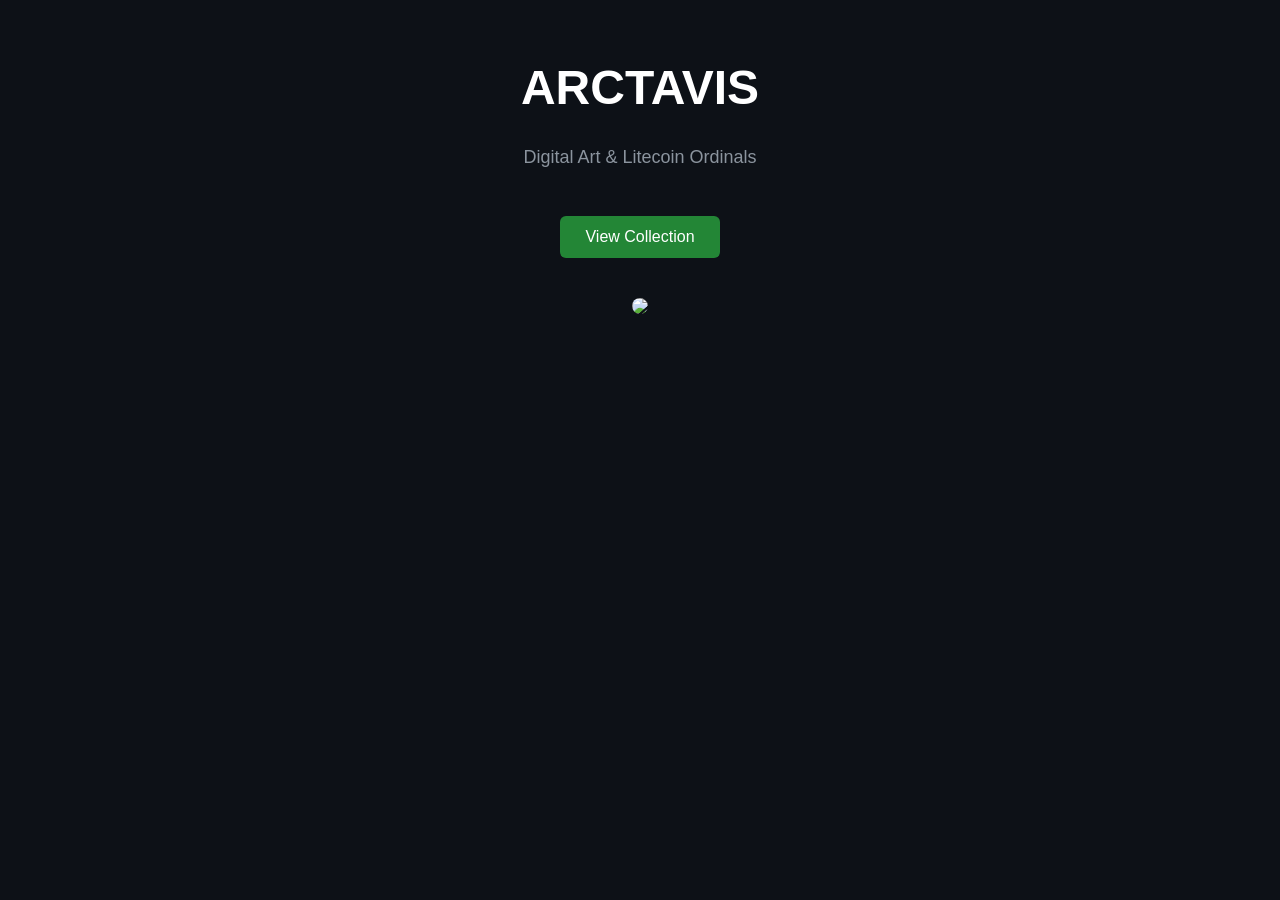
==== index.html @ 67410516 "Create index.html" ====
<!DOCTYPE html>
<html>
<head>
    <meta charset="UTF-8">
    <title>Arctavis</title>
    <style>
        body {
            margin: 0;
            background: #0d1117;
            color: white;
            font-family: Arial, sans-serif;
            text-align: center;
        }

        h1 {
            margin-top: 60px;
            font-size: 48px;
        }

        p {
            color: #8b949e;
            font-size: 18px;
        }

        .button {
            margin-top: 30px;
            display: inline-block;
            padding: 12px 25px;
            background: #238636;
            color: white;
            text-decoration: none;
            border-radius: 6px;
        }

        img {
            margin-top: 40px;
            max-width: 600px;
            width: 90%;
            border-radius: 10px;
        }
    </style>
</head>
<body>

    <h1>ARCTAVIS</h1>
    <p>Digital Art & Litecoin Ordinals</p>

    <a class="button" href="https://liteverse.io" target="_blank">
        View Collection
    </a>

    <br>

    <img src="https://ordliteverse.com/content/77b20db55927424b03468a9f2e4f26c25012de90ba67c2bc7146487bf80c0e1210">

</body>
</html>
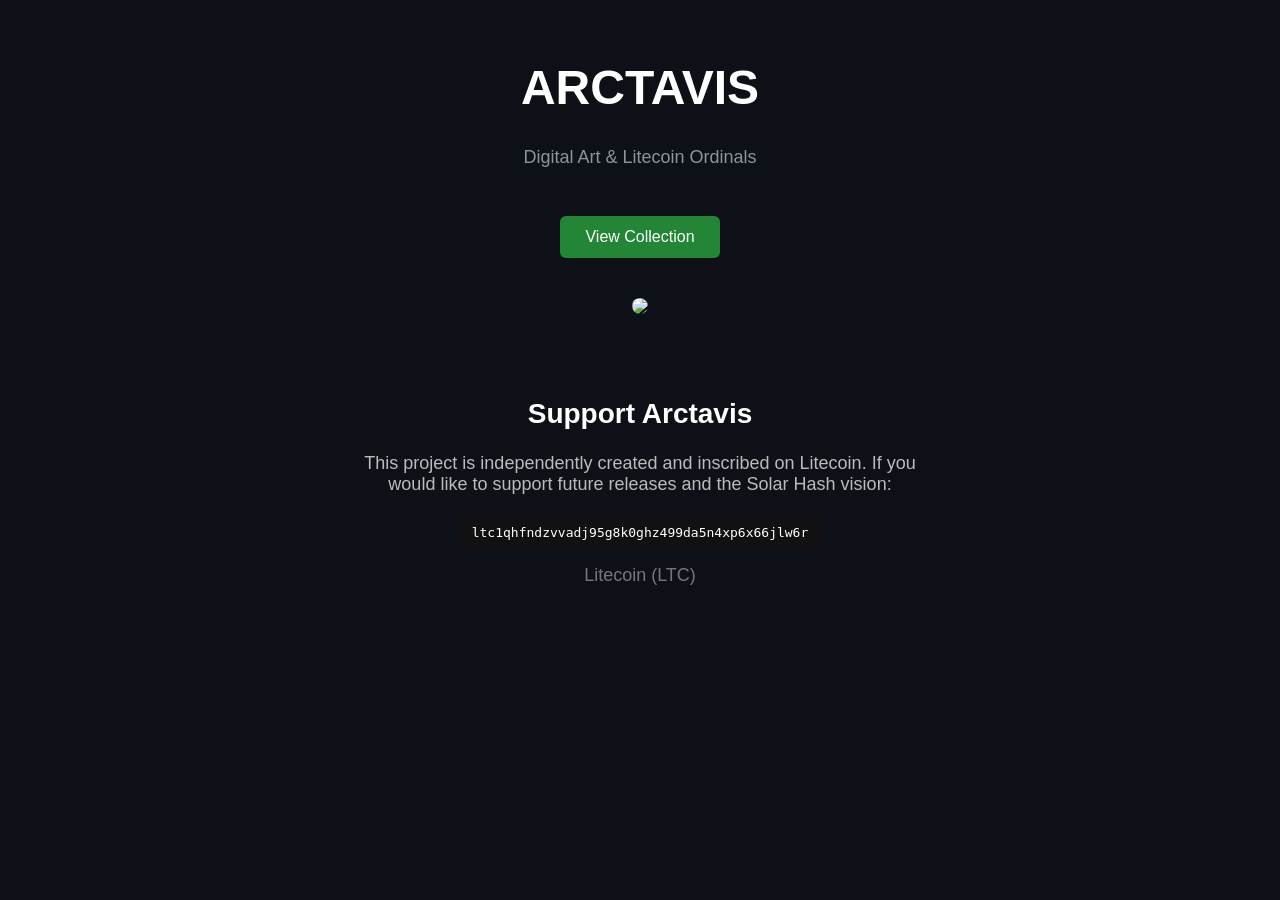
==== commit 8b40a617: "Update index.html" ====
--- a/index.html
+++ b/index.html
@@ -53,5 +53,23 @@
 
     <img src="https://ordliteverse.com/content/77b20db55927424b03468a9f2e4f26c25012de90ba67c2bc7146487bf80c0e1210">
 
+    <div style="margin-top:80px; text-align:center;">
+  <h2 style="font-size:28px;">Support Arctavis</h2>
+  <p style="color:#bbbbbb; max-width:600px; margin:20px auto;">
+    This project is independently created and inscribed on Litecoin.
+    If you would like to support future releases and the Solar Hash vision:
+  </p>
+
+  <div style="margin-top:20px;">
+    <code style="background:#111; padding:10px 15px; border-radius:6px; display:inline-block;">
+      ltc1qhfndzvvadj95g8k0ghz499da5n4xp6x66jlw6r
+    </code>
+  </div>
+
+  <p style="color:#777; margin-top:15px;">
+    Litecoin (LTC)
+  </p>
+</div>
+
 </body>
 </html>
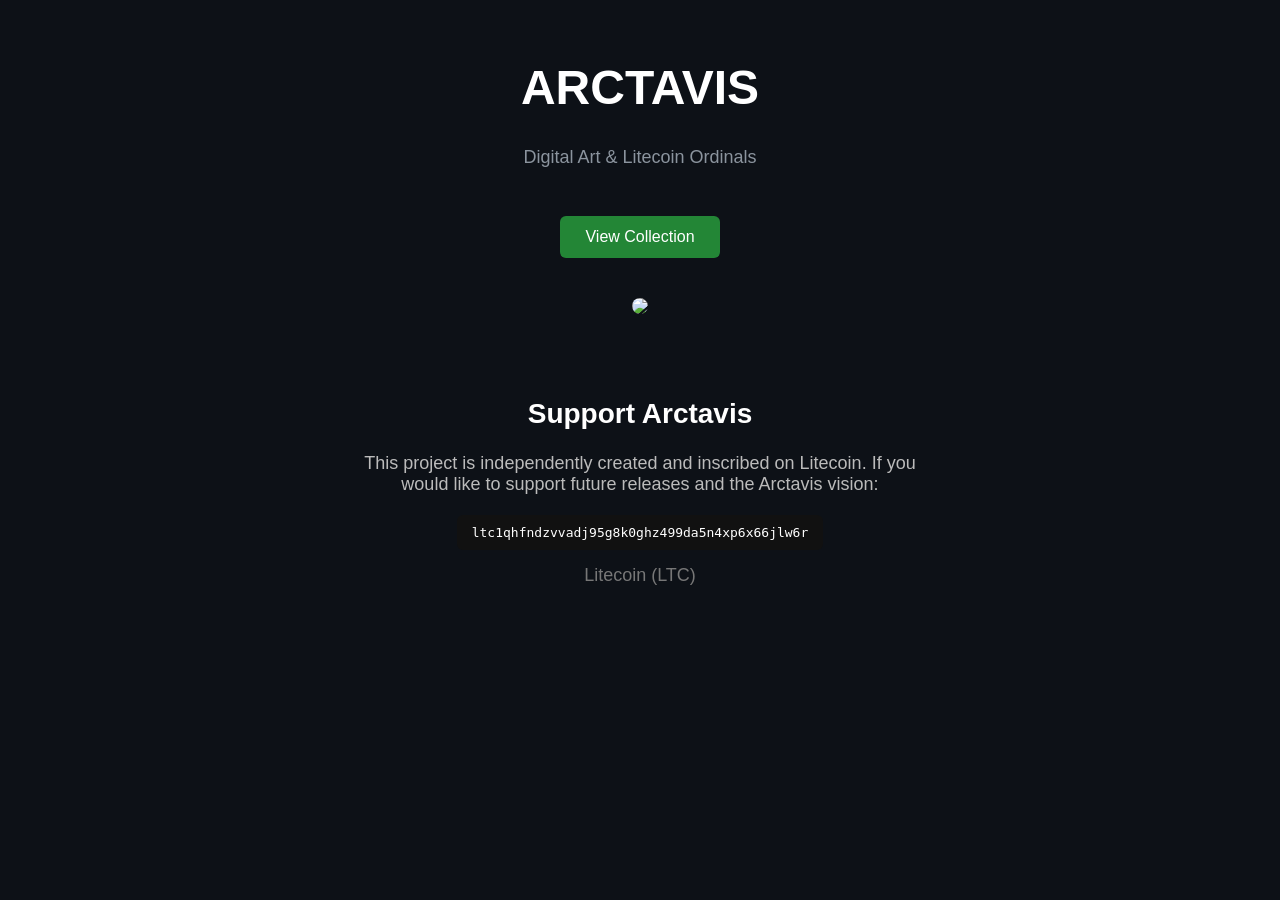
==== commit ba583f75: "Update index.html" ====
--- a/index.html
+++ b/index.html
@@ -57,7 +57,7 @@
   <h2 style="font-size:28px;">Support Arctavis</h2>
   <p style="color:#bbbbbb; max-width:600px; margin:20px auto;">
     This project is independently created and inscribed on Litecoin.
-    If you would like to support future releases and the Solar Hash vision:
+    If you would like to support future releases and the Arctavis vision:
   </p>
 
   <div style="margin-top:20px;">
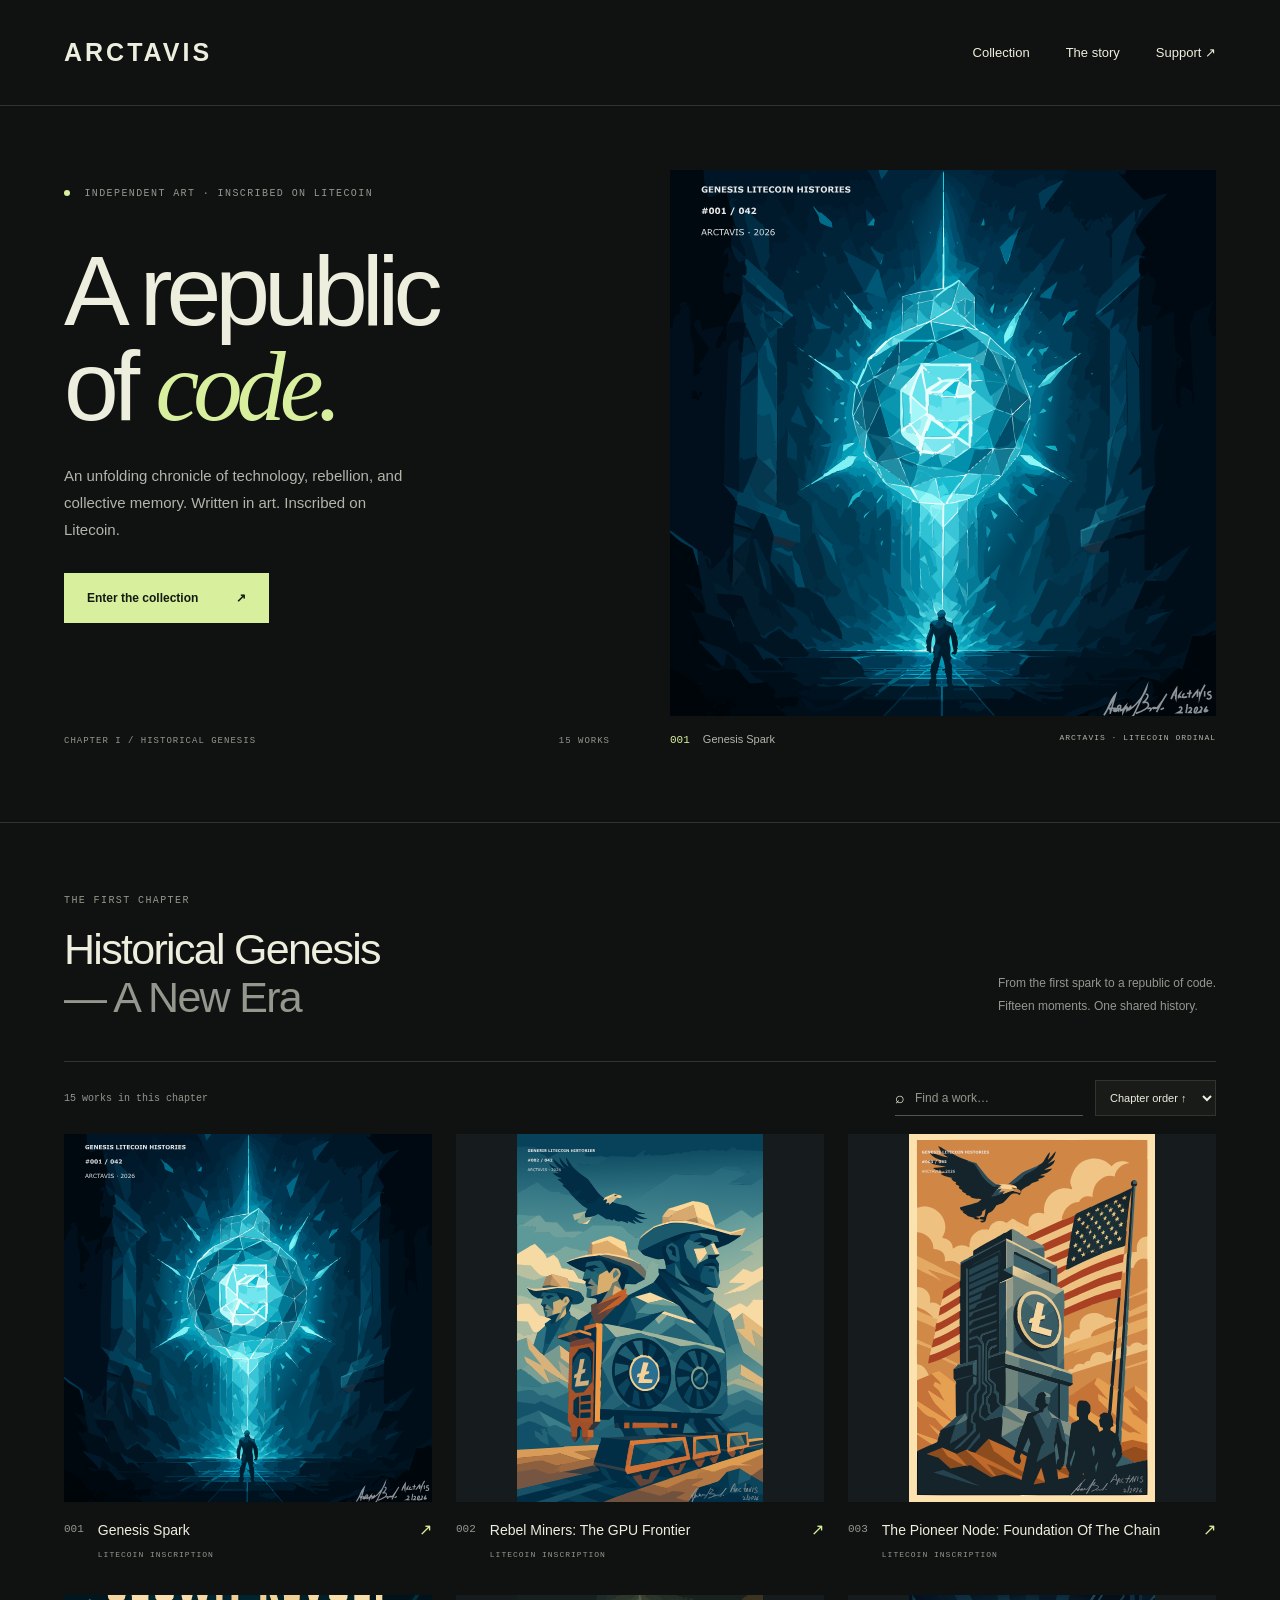
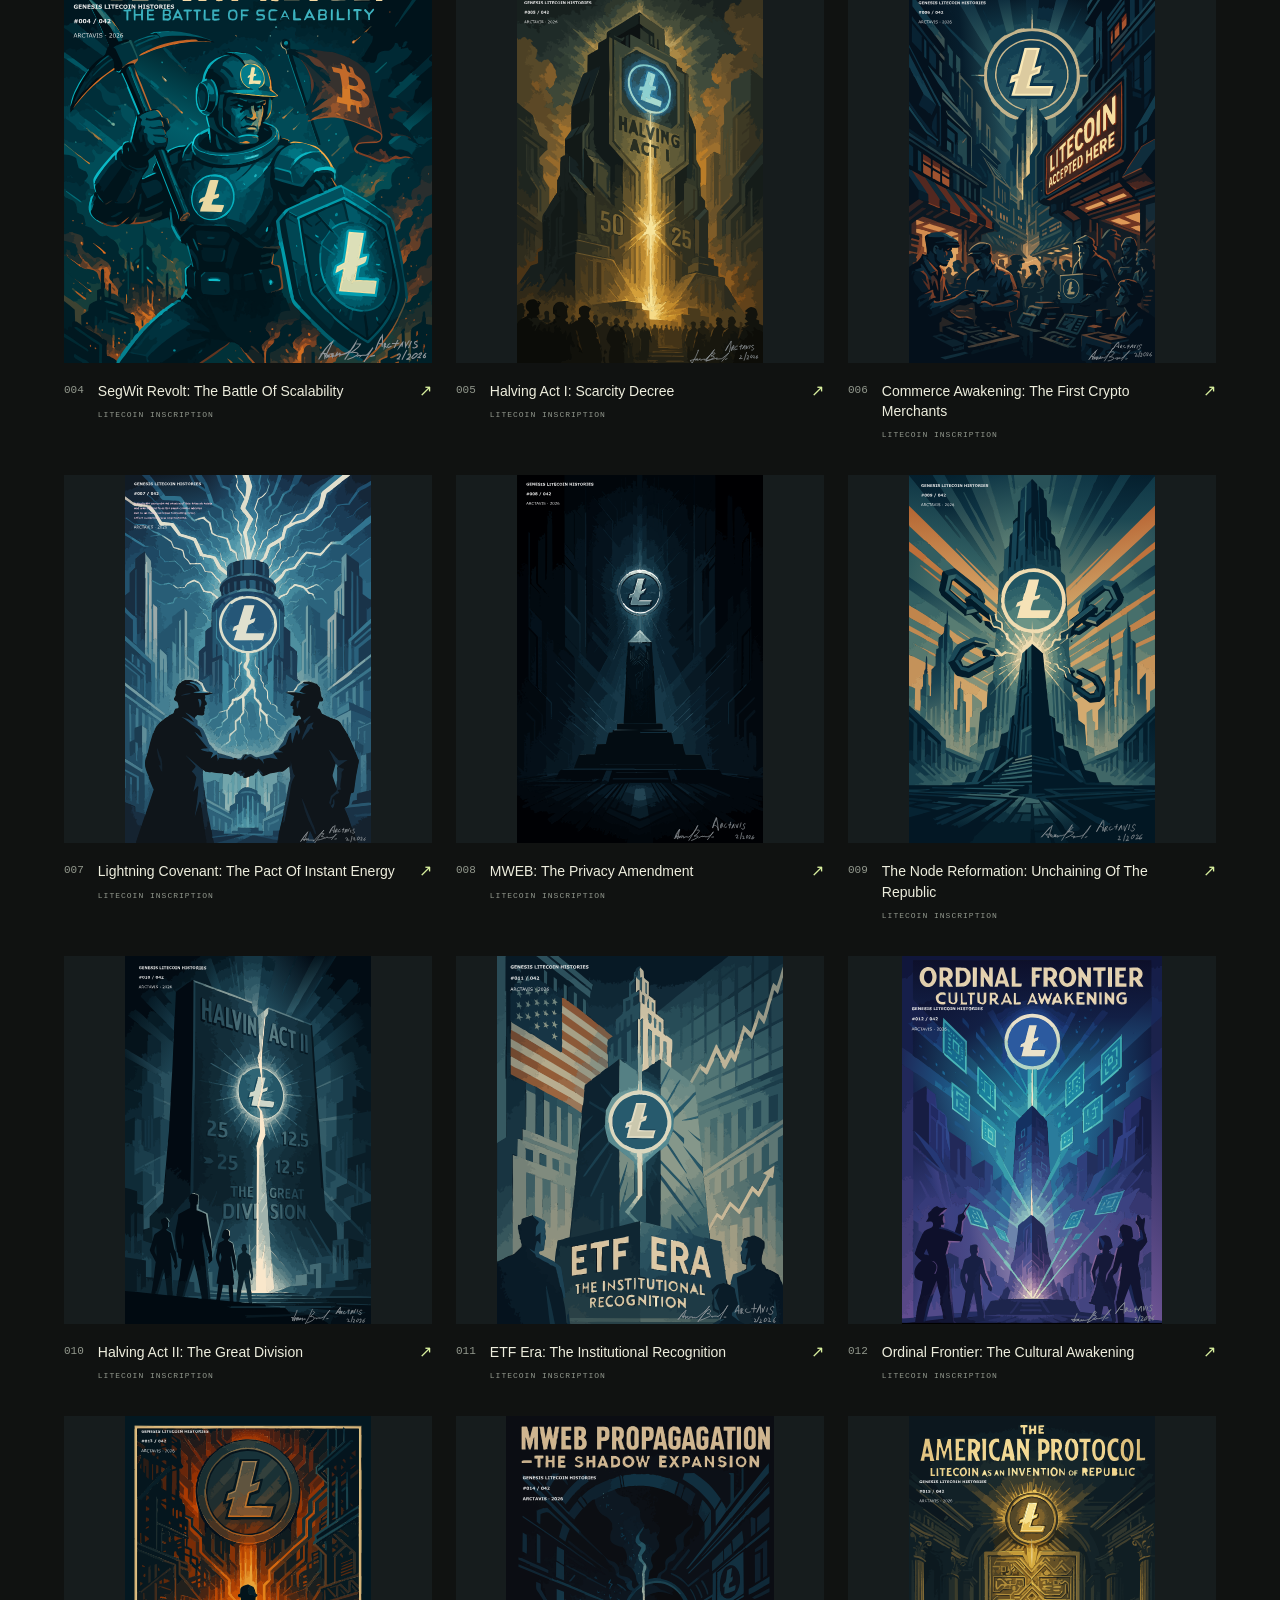
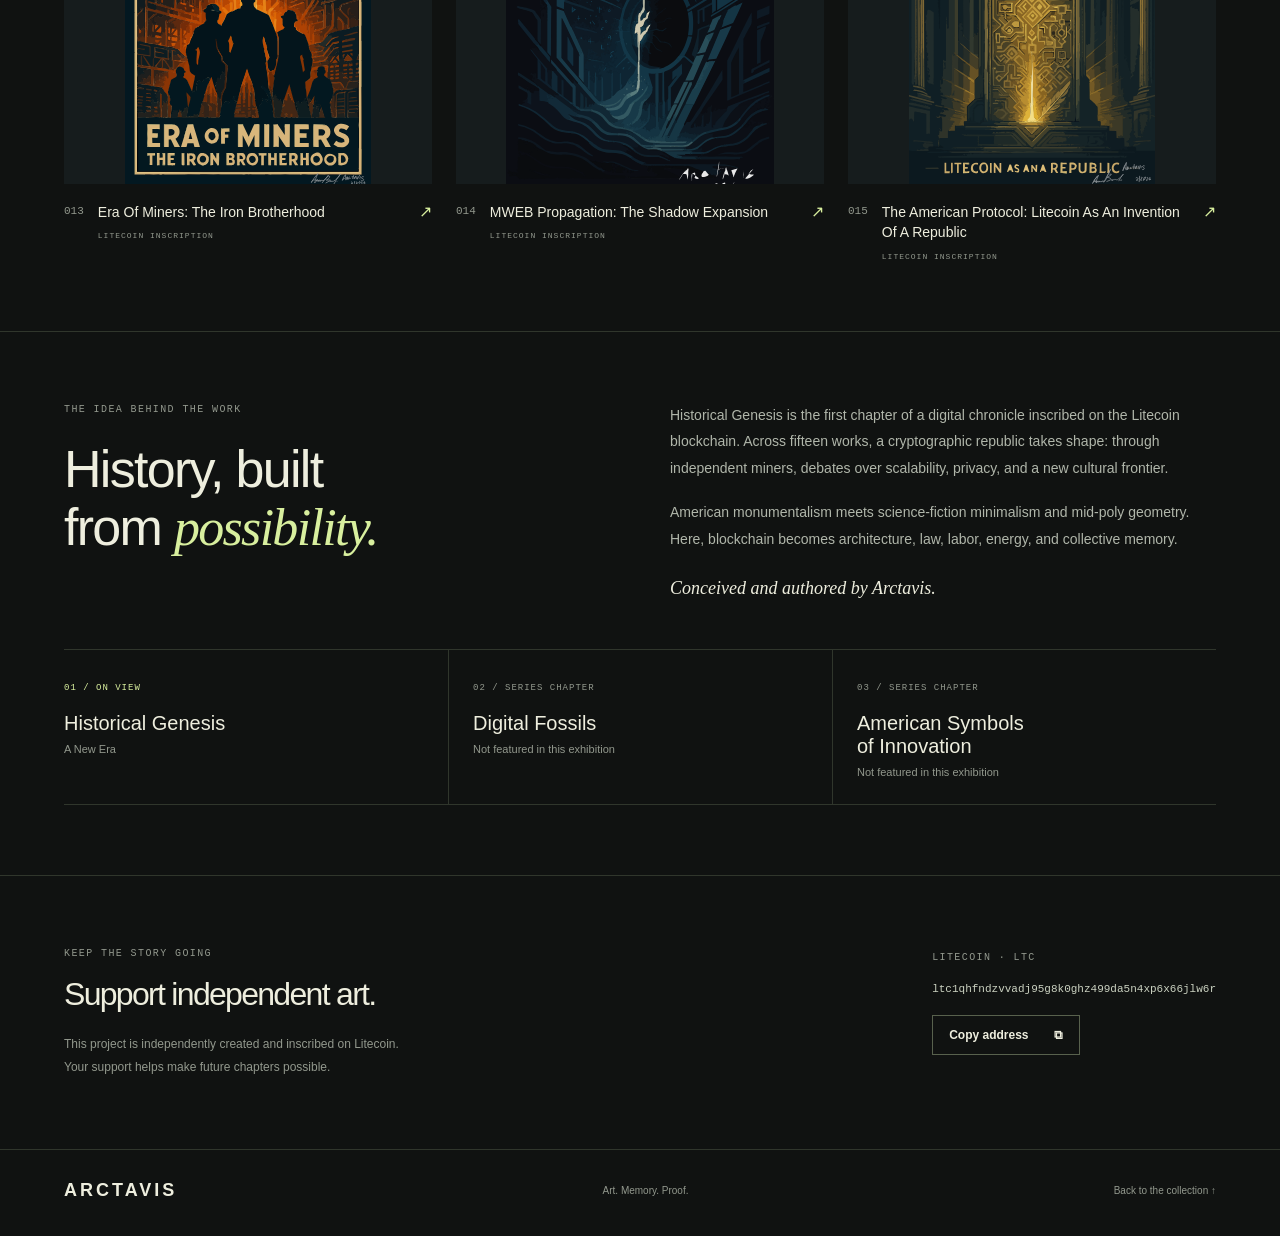
==== commit 0a838831: "Build Historical Genesis exhibition with 15 local SVG artworks" ====
--- a/index.html
+++ b/index.html
@@ -1,75 +1,25 @@
-<!DOCTYPE html>
-<html>
-<head>
-    <meta charset="UTF-8">
-    <title>Arctavis</title>
-    <style>
-        body {
-            margin: 0;
-            background: #0d1117;
-            color: white;
-            font-family: Arial, sans-serif;
-            text-align: center;
-        }
-
-        h1 {
-            margin-top: 60px;
-            font-size: 48px;
-        }
-
-        p {
-            color: #8b949e;
-            font-size: 18px;
-        }
-
-        .button {
-            margin-top: 30px;
-            display: inline-block;
-            padding: 12px 25px;
-            background: #238636;
-            color: white;
-            text-decoration: none;
-            border-radius: 6px;
-        }
-
-        img {
-            margin-top: 40px;
-            max-width: 600px;
-            width: 90%;
-            border-radius: 10px;
-        }
-    </style>
-</head>
-<body>
-
-    <h1>ARCTAVIS</h1>
-    <p>Digital Art & Litecoin Ordinals</p>
-
-    <a class="button" href="https://liteverse.io" target="_blank">
-        View Collection
-    </a>
-
-    <br>
-
-    <img src="https://ordliteverse.com/content/77b20db55927424b03468a9f2e4f26c25012de90ba67c2bc7146487bf80c0e1210">
-
-    <div style="margin-top:80px; text-align:center;">
-  <h2 style="font-size:28px;">Support Arctavis</h2>
-  <p style="color:#bbbbbb; max-width:600px; margin:20px auto;">
-    This project is independently created and inscribed on Litecoin.
-    If you would like to support future releases and the Arctavis vision:
-  </p>
-
-  <div style="margin-top:20px;">
-    <code style="background:#111; padding:10px 15px; border-radius:6px; display:inline-block;">
-      ltc1qhfndzvvadj95g8k0ghz499da5n4xp6x66jlw6r
-    </code>
-  </div>
-
-  <p style="color:#777; margin-top:15px;">
-    Litecoin (LTC)
-  </p>
-</div>
-
-</body>
-</html>
+<!doctype html>
+<html lang="en"><head><meta charset="utf-8"><meta name="viewport" content="width=device-width,initial-scale=1"><meta name="theme-color" content="#101211"><title>Arctavis — A Republic of Code</title><meta name="description" content="Explore Historical Genesis — A New Era. Fifteen works by Arctavis, inscribed on Litecoin. An independent digital art collection."><meta property="og:title" content="Arctavis — A Republic of Code"><meta property="og:description" content="15 works. One historical chapter. Explore Historical Genesis — A New Era."><meta property="og:type" content="website"><meta property="og:image" content="https://arctavis.github.io/assets/cover.jpg"><link rel="icon" href="assets/favicon.svg" type="image/svg+xml"><link rel="stylesheet" href="styles.css"><script defer src="gallery.js"></script></head>
+<body><a class="skip" href="#collection">Skip to collection</a>
+<header class="nav"><a class="wordmark" href="#" aria-label="Arctavis home">ARCTAVIS</a><nav aria-label="Main navigation"><a href="#collection">Collection</a><a href="#story">The story</a><a href="#support">Support <span aria-hidden="true">↗</span></a></nav></header>
+<main><section class="hero" aria-labelledby="hero-title"><div class="hero-copy"><p class="eyebrow"><span class="signal"></span> INDEPENDENT ART · INSCRIBED ON LITECOIN</p><h1 id="hero-title">A republic<br>of <em>code.</em></h1><p class="intro">An unfolding chronicle of technology, rebellion, and collective memory. Written in art. Inscribed on Litecoin.</p><a class="primary" href="#collection">Enter the collection <span aria-hidden="true">↗</span></a><div class="hero-foot"><span>CHAPTER I / HISTORICAL GENESIS</span><span>15 WORKS</span></div></div><figure class="hero-art"><button class="art-open hero-open" data-number="1" aria-label="View Genesis Spark"><img src="assets/art/001.svg" width="1024" height="1024" alt="Genesis Spark — a luminous geometric core above a solitary figure in a blue cavern" fetchpriority="high"></button><figcaption><span><b>001</b> Genesis Spark</span><span>ARCTAVIS · LITECOIN ORDINAL</span></figcaption></figure></section>
+<section class="collection section" id="collection" aria-labelledby="collection-title"><div class="section-heading"><div><p class="eyebrow">THE FIRST CHAPTER</p><h2 id="collection-title">Historical Genesis<span>— A New Era</span></h2></div><p class="section-note">From the first spark to a republic of code.<br>Fifteen moments. One shared history.</p></div><div class="toolbar"><p id="result-count" role="status">15 works in this chapter</p><div class="controls"><label class="search"><span aria-hidden="true">⌕</span><input id="search" type="search" placeholder="Find a work…" aria-label="Search artwork titles"></label><label class="sort"><span class="sr-only">Sort artworks</span><select id="sort"><option value="asc">Chapter order ↑</option><option value="desc">Reverse order ↓</option></select></label></div></div><div class="grid" id="gallery"><article class="card" data-number="1" data-title="genesis spark"><button class="art-open" data-number="1" aria-label="View Genesis Spark"><img src="assets/art/001.svg" width="1024" height="1024" alt="Genesis Spark — artwork by Arctavis" loading="lazy" decoding="async"><span class="view-label">View artwork ↗</span></button><div class="card-meta"><span class="number">001</span><div><h3><a href="assets/art/001.svg" class="title-open" data-number="1">Genesis Spark</a></h3><p>LITECOIN INSCRIPTION</p></div><span class="card-arrow" aria-hidden="true">↗</span></div></article>
+<article class="card" data-number="2" data-title="rebel miners: the gpu frontier"><button class="art-open" data-number="2" aria-label="View Rebel Miners: The GPU Frontier"><img src="assets/art/002.svg" width="1024" height="1024" alt="Rebel Miners: The GPU Frontier — artwork by Arctavis" loading="lazy" decoding="async"><span class="view-label">View artwork ↗</span></button><div class="card-meta"><span class="number">002</span><div><h3><a href="assets/art/002.svg" class="title-open" data-number="2">Rebel Miners: The GPU Frontier</a></h3><p>LITECOIN INSCRIPTION</p></div><span class="card-arrow" aria-hidden="true">↗</span></div></article>
+<article class="card" data-number="3" data-title="the pioneer node: foundation of the chain"><button class="art-open" data-number="3" aria-label="View The Pioneer Node: Foundation Of The Chain"><img src="assets/art/003.svg" width="1024" height="1024" alt="The Pioneer Node: Foundation Of The Chain — artwork by Arctavis" loading="lazy" decoding="async"><span class="view-label">View artwork ↗</span></button><div class="card-meta"><span class="number">003</span><div><h3><a href="assets/art/003.svg" class="title-open" data-number="3">The Pioneer Node: Foundation Of The Chain</a></h3><p>LITECOIN INSCRIPTION</p></div><span class="card-arrow" aria-hidden="true">↗</span></div></article>
+<article class="card" data-number="4" data-title="segwit revolt: the battle of scalability"><button class="art-open" data-number="4" aria-label="View SegWit Revolt: The Battle Of Scalability"><img src="assets/art/004.svg" width="1024" height="1024" alt="SegWit Revolt: The Battle Of Scalability — artwork by Arctavis" loading="lazy" decoding="async"><span class="view-label">View artwork ↗</span></button><div class="card-meta"><span class="number">004</span><div><h3><a href="assets/art/004.svg" class="title-open" data-number="4">SegWit Revolt: The Battle Of Scalability</a></h3><p>LITECOIN INSCRIPTION</p></div><span class="card-arrow" aria-hidden="true">↗</span></div></article>
+<article class="card" data-number="5" data-title="halving act i: scarcity decree"><button class="art-open" data-number="5" aria-label="View Halving Act I: Scarcity Decree"><img src="assets/art/005.svg" width="1024" height="1024" alt="Halving Act I: Scarcity Decree — artwork by Arctavis" loading="lazy" decoding="async"><span class="view-label">View artwork ↗</span></button><div class="card-meta"><span class="number">005</span><div><h3><a href="assets/art/005.svg" class="title-open" data-number="5">Halving Act I: Scarcity Decree</a></h3><p>LITECOIN INSCRIPTION</p></div><span class="card-arrow" aria-hidden="true">↗</span></div></article>
+<article class="card" data-number="6" data-title="commerce awakening: the first crypto merchants"><button class="art-open" data-number="6" aria-label="View Commerce Awakening: The First Crypto Merchants"><img src="assets/art/006.svg" width="1024" height="1024" alt="Commerce Awakening: The First Crypto Merchants — artwork by Arctavis" loading="lazy" decoding="async"><span class="view-label">View artwork ↗</span></button><div class="card-meta"><span class="number">006</span><div><h3><a href="assets/art/006.svg" class="title-open" data-number="6">Commerce Awakening: The First Crypto Merchants</a></h3><p>LITECOIN INSCRIPTION</p></div><span class="card-arrow" aria-hidden="true">↗</span></div></article>
+<article class="card" data-number="7" data-title="lightning covenant: the pact of instant energy"><button class="art-open" data-number="7" aria-label="View Lightning Covenant: The Pact Of Instant Energy"><img src="assets/art/007.svg" width="1024" height="1024" alt="Lightning Covenant: The Pact Of Instant Energy — artwork by Arctavis" loading="lazy" decoding="async"><span class="view-label">View artwork ↗</span></button><div class="card-meta"><span class="number">007</span><div><h3><a href="assets/art/007.svg" class="title-open" data-number="7">Lightning Covenant: The Pact Of Instant Energy</a></h3><p>LITECOIN INSCRIPTION</p></div><span class="card-arrow" aria-hidden="true">↗</span></div></article>
+<article class="card" data-number="8" data-title="mweb: the privacy amendment"><button class="art-open" data-number="8" aria-label="View MWEB: The Privacy Amendment"><img src="assets/art/008.svg" width="1024" height="1024" alt="MWEB: The Privacy Amendment — artwork by Arctavis" loading="lazy" decoding="async"><span class="view-label">View artwork ↗</span></button><div class="card-meta"><span class="number">008</span><div><h3><a href="assets/art/008.svg" class="title-open" data-number="8">MWEB: The Privacy Amendment</a></h3><p>LITECOIN INSCRIPTION</p></div><span class="card-arrow" aria-hidden="true">↗</span></div></article>
+<article class="card" data-number="9" data-title="the node reformation: unchaining of the republic"><button class="art-open" data-number="9" aria-label="View The Node Reformation: Unchaining Of The Republic"><img src="assets/art/009.svg" width="1024" height="1024" alt="The Node Reformation: Unchaining Of The Republic — artwork by Arctavis" loading="lazy" decoding="async"><span class="view-label">View artwork ↗</span></button><div class="card-meta"><span class="number">009</span><div><h3><a href="assets/art/009.svg" class="title-open" data-number="9">The Node Reformation: Unchaining Of The Republic</a></h3><p>LITECOIN INSCRIPTION</p></div><span class="card-arrow" aria-hidden="true">↗</span></div></article>
+<article class="card" data-number="10" data-title="halving act ii: the great division"><button class="art-open" data-number="10" aria-label="View Halving Act II: The Great Division"><img src="assets/art/010.svg" width="1024" height="1024" alt="Halving Act II: The Great Division — artwork by Arctavis" loading="lazy" decoding="async"><span class="view-label">View artwork ↗</span></button><div class="card-meta"><span class="number">010</span><div><h3><a href="assets/art/010.svg" class="title-open" data-number="10">Halving Act II: The Great Division</a></h3><p>LITECOIN INSCRIPTION</p></div><span class="card-arrow" aria-hidden="true">↗</span></div></article>
+<article class="card" data-number="11" data-title="etf era: the institutional recognition"><button class="art-open" data-number="11" aria-label="View ETF Era: The Institutional Recognition"><img src="assets/art/011.svg" width="1024" height="1024" alt="ETF Era: The Institutional Recognition — artwork by Arctavis" loading="lazy" decoding="async"><span class="view-label">View artwork ↗</span></button><div class="card-meta"><span class="number">011</span><div><h3><a href="assets/art/011.svg" class="title-open" data-number="11">ETF Era: The Institutional Recognition</a></h3><p>LITECOIN INSCRIPTION</p></div><span class="card-arrow" aria-hidden="true">↗</span></div></article>
+<article class="card" data-number="12" data-title="ordinal frontier: the cultural awakening"><button class="art-open" data-number="12" aria-label="View Ordinal Frontier: The Cultural Awakening"><img src="assets/art/012.svg" width="1024" height="1024" alt="Ordinal Frontier: The Cultural Awakening — artwork by Arctavis" loading="lazy" decoding="async"><span class="view-label">View artwork ↗</span></button><div class="card-meta"><span class="number">012</span><div><h3><a href="assets/art/012.svg" class="title-open" data-number="12">Ordinal Frontier: The Cultural Awakening</a></h3><p>LITECOIN INSCRIPTION</p></div><span class="card-arrow" aria-hidden="true">↗</span></div></article>
+<article class="card" data-number="13" data-title="era of miners: the iron brotherhood"><button class="art-open" data-number="13" aria-label="View Era Of Miners: The Iron Brotherhood"><img src="assets/art/013.svg" width="1024" height="1024" alt="Era Of Miners: The Iron Brotherhood — artwork by Arctavis" loading="lazy" decoding="async"><span class="view-label">View artwork ↗</span></button><div class="card-meta"><span class="number">013</span><div><h3><a href="assets/art/013.svg" class="title-open" data-number="13">Era Of Miners: The Iron Brotherhood</a></h3><p>LITECOIN INSCRIPTION</p></div><span class="card-arrow" aria-hidden="true">↗</span></div></article>
+<article class="card" data-number="14" data-title="mweb propagation: the shadow expansion"><button class="art-open" data-number="14" aria-label="View MWEB Propagation: The Shadow Expansion"><img src="assets/art/014.svg" width="1024" height="1024" alt="MWEB Propagation: The Shadow Expansion — artwork by Arctavis" loading="lazy" decoding="async"><span class="view-label">View artwork ↗</span></button><div class="card-meta"><span class="number">014</span><div><h3><a href="assets/art/014.svg" class="title-open" data-number="14">MWEB Propagation: The Shadow Expansion</a></h3><p>LITECOIN INSCRIPTION</p></div><span class="card-arrow" aria-hidden="true">↗</span></div></article>
+<article class="card" data-number="15" data-title="the american protocol: litecoin as an invention of a republic"><button class="art-open" data-number="15" aria-label="View The American Protocol: Litecoin As An Invention Of A Republic"><img src="assets/art/015.svg" width="1024" height="1024" alt="The American Protocol: Litecoin As An Invention Of A Republic — artwork by Arctavis" loading="lazy" decoding="async"><span class="view-label">View artwork ↗</span></button><div class="card-meta"><span class="number">015</span><div><h3><a href="assets/art/015.svg" class="title-open" data-number="15">The American Protocol: Litecoin As An Invention Of A Republic</a></h3><p>LITECOIN INSCRIPTION</p></div><span class="card-arrow" aria-hidden="true">↗</span></div></article></div><p id="empty" hidden>No works found. Try another title or number.</p><noscript><p>Open any artwork title to view its full SVG. Enable JavaScript for search and the gallery viewer.</p></noscript></section>
+<section class="story section" id="story"><div><p class="eyebrow">THE IDEA BEHIND THE WORK</p><h2>History, built<br>from <em>possibility.</em></h2></div><div class="story-copy"><p>Historical Genesis is the first chapter of a digital chronicle inscribed on the Litecoin blockchain. Across fifteen works, a cryptographic republic takes shape: through independent miners, debates over scalability, privacy, and a new cultural frontier.</p><p>American monumentalism meets science-fiction minimalism and mid-poly geometry. Here, blockchain becomes architecture, law, labor, energy, and collective memory.</p><p class="signature">Conceived and authored by Arctavis.</p></div><div class="chapters"><div class="chapter current"><span>01 / ON VIEW</span><h3>Historical Genesis</h3><p>A New Era</p></div><div class="chapter"><span>02 / SERIES CHAPTER</span><h3>Digital Fossils</h3><p>Not featured in this exhibition</p></div><div class="chapter"><span>03 / SERIES CHAPTER</span><h3>American Symbols<br>of Innovation</h3><p>Not featured in this exhibition</p></div></div></section>
+<section class="support section" id="support"><div><p class="eyebrow">KEEP THE STORY GOING</p><h2>Support independent art.</h2><p>This project is independently created and inscribed on Litecoin.<br>Your support helps make future chapters possible.</p></div><div class="donation"><span class="eyebrow">LITECOIN · LTC</span><code id="address">ltc1qhfndzvvadj95g8k0ghz499da5n4xp6x66jlw6r</code><button id="copy-address" class="secondary">Copy address <span aria-hidden="true">⧉</span></button><span id="copy-status" role="status"></span></div></section></main>
+<footer class="footer"><a class="wordmark" href="#">ARCTAVIS</a><p>Art. Memory. Proof.</p><a href="#collection">Back to the collection ↑</a></footer>
+<dialog id="viewer" aria-labelledby="viewer-title"><div class="viewer-top"><span id="viewer-count"></span><button id="close-viewer" aria-label="Close artwork viewer">Close ×</button></div><div class="viewer-body"><div class="viewer-image"><img id="viewer-img" alt="" width="1024" height="1024"></div><div class="viewer-details"><p class="eyebrow">HISTORICAL GENESIS — A NEW ERA</p><h2 id="viewer-title"></h2><p>By Arctavis · Litecoin inscription</p><dl><dt>INSCRIPTION ID</dt><dd id="viewer-id"></dd><dt>MEDIUM</dt><dd>SVG · Digital artwork</dd><dt>CHAPTER</dt><dd>I. Historical Genesis — A New Era</dd></dl><a class="primary" id="original-link" target="_blank" rel="noopener noreferrer">View on-chain record ↗</a><a class="download" id="svg-link" download>Download SVG ↓</a><div class="viewer-navigation"><button id="previous" aria-label="Previous artwork">← Previous</button><button id="next" aria-label="Next artwork">Next →</button></div></div></div></dialog>
+</body></html>
--- a/styles.css
+++ b/styles.css
@@ -0,0 +1,2 @@
+:root{color-scheme:dark;--bg:#101211;--panel:#181b18;--ink:#eeeede;--muted:#92988d;--line:#30362c;--accent:#d8ef9e}*{box-sizing:border-box}html{scroll-behavior:smooth;scroll-padding-top:30px}body{margin:0;background:var(--bg);color:var(--ink);font-family:Arial,Helvetica,sans-serif;-webkit-font-smoothing:antialiased}a{color:inherit;text-decoration:none}button,input,select{font:inherit}button,a,input,select{-webkit-tap-highlight-color:transparent}button{cursor:pointer}button:focus-visible,a:focus-visible,input:focus-visible,select:focus-visible{outline:2px solid var(--accent);outline-offset:5px}button{color:inherit}img{display:block;width:100%;height:auto}h1,h2,h3,p,figure{margin:0}.nav,.hero,.section,.footer{max-width:1440px;margin:auto;padding-left:64px;padding-right:64px}.nav{height:106px;display:flex;align-items:center;justify-content:space-between;border-bottom:1px solid var(--line)}.wordmark{font-size:25px;font-weight:800;letter-spacing:3px}.wordmark span{font-size:11px;vertical-align:top;letter-spacing:0;margin-left:5px}.nav nav{display:flex;gap:36px;font-size:13px}.nav nav a:hover,.footer a:hover{color:var(--accent)}.hero{display:grid;grid-template-columns:1fr 1fr;gap:60px;padding-top:64px;padding-bottom:76px}.hero-copy{display:flex;flex-direction:column;align-items:flex-start;padding-top:16px}.eyebrow{font-family:monospace;font-size:10px;line-height:1.6;letter-spacing:1.4px;font-weight:500;color:var(--muted)}.signal{display:inline-block;width:6px;height:6px;background:var(--accent);border-radius:50%;margin-right:7px}h1{font-size:clamp(64px,7.7vw,112px);line-height:.96;font-weight:400;letter-spacing:-6px;margin:42px 0 28px}em{font-family:Georgia,'Times New Roman',serif;font-weight:400;color:var(--accent)}.intro{font-size:15px;color:#b0b6aa;line-height:1.8;max-width:360px}.primary,.secondary{display:inline-flex;justify-content:space-between;align-items:center;gap:38px;padding:17px 22px;background:var(--accent);color:#141a10;font-size:12px;border:1px solid var(--accent);font-weight:600}.hero .primary{margin-top:30px}.primary:hover{background:#ecffd0}.hero-foot{display:flex;justify-content:space-between;width:100%;font-family:monospace;font-size:9px;letter-spacing:1px;color:var(--muted);margin-top:auto;padding-top:48px}.art-open{display:block;position:relative;width:100%;padding:0;border:0;background:#161c1d;overflow:hidden}.art-open img{aspect-ratio:1;object-fit:contain;transition:transform .45s ease}.art-open:hover img{transform:scale(1.025)}.hero-art figcaption{display:flex;justify-content:space-between;gap:10px;padding-top:17px;font-size:11px;color:#b0b6aa}.hero-art figcaption b{color:var(--accent);font-family:monospace;margin-right:10px;font-weight:400}.hero-art figcaption>span:last-child{font-size:8px;letter-spacing:1px;font-family:monospace}.section{padding-top:70px;padding-bottom:70px;border-top:1px solid var(--line)}.section-heading{display:flex;justify-content:space-between;align-items:flex-end;gap:25px}h2{font-weight:400;font-size:43px;letter-spacing:-1.7px;line-height:1.12}.section-heading h2{margin-top:16px}.section-heading h2 span{display:block;color:var(--muted)}.section-note{font-size:12px;line-height:1.9;color:var(--muted);padding-bottom:4px}.toolbar{margin-top:40px;padding:18px 0;border-top:1px solid var(--line);display:flex;align-items:center;justify-content:space-between;gap:20px}.toolbar>p{font-family:monospace;font-size:10px;color:var(--muted)}.controls{display:flex;gap:12px}.search{display:flex;align-items:center;gap:8px;border-bottom:1px solid #51584a;padding:8px 0}.search input{background:none;border:0;color:var(--ink);font-size:12px;width:170px;min-width:0}.search input::placeholder{color:var(--muted)}select{font-size:11px;background:var(--panel);color:var(--ink);border:1px solid var(--line);padding:10px;max-width:100%}.grid{display:grid;grid-template-columns:repeat(3,minmax(0,1fr));gap:36px 24px}.card-meta{display:flex;align-items:flex-start;gap:14px;padding-top:18px}.number{font-family:monospace;font-size:11px;color:var(--muted);padding-top:3px}.card h3{font-size:14px;font-weight:500;line-height:1.45}.card h3 a:hover{color:var(--accent)}.card-meta p{font-family:monospace;font-size:8px;color:var(--muted);letter-spacing:1px;margin-top:9px}.card-arrow{margin-left:auto;color:var(--accent)}.view-label{position:absolute;bottom:16px;right:16px;padding:10px 14px;background:var(--ink);color:var(--bg);font-size:11px;opacity:0;transform:translateY(8px);transition:.2s}.art-open:hover .view-label,.art-open:focus-visible .view-label{opacity:1;transform:translateY(0)}#empty{padding:45px;text-align:center;color:var(--muted)}.story{display:grid;grid-template-columns:1fr 1fr;gap:44px 60px}.story h2{margin-top:22px;font-size:52px}.story-copy{font-size:14px;line-height:1.9;color:#b0b6aa}.story-copy p+p{margin-top:18px}.story-copy .signature{font-family:Georgia,serif;font-style:italic;color:var(--ink);font-size:18px}.chapters{grid-column:1/-1;display:grid;grid-template-columns:repeat(3,1fr);border-top:1px solid var(--line);border-bottom:1px solid var(--line)}.chapter{padding:26px 24px;border-left:1px solid var(--line)}.chapter:first-child{border-left:0;padding-left:0}.chapter span{font-family:monospace;font-size:9px;letter-spacing:1px;color:var(--muted)}.chapter h3{font-weight:400;font-size:20px;margin:18px 0 8px}.chapter p{font-size:11px;color:var(--muted)}.current span{color:var(--accent)}.support{display:flex;justify-content:space-between;align-items:center;gap:50px}.support h2{font-size:32px;margin:15px 0 20px}.support p:not(.eyebrow){font-size:12px;color:var(--muted);line-height:1.9}.donation{max-width:420px}.donation code{display:block;font-size:11px;overflow-wrap:anywhere;margin:17px 0 20px;color:#cbd2c1}.secondary{background:transparent;color:var(--ink);border-color:#58614d;padding:12px 16px;gap:25px}.secondary:hover{border-color:var(--accent)}#copy-status{display:block;font-size:11px;color:var(--accent);min-height:16px;margin-top:8px}.footer{border-top:1px solid var(--line);display:flex;align-items:center;justify-content:space-between;gap:24px;padding-top:30px;padding-bottom:35px}.footer .wordmark{font-size:18px}.footer p,.footer>a:last-child{font-size:10px;color:var(--muted)}.skip{position:fixed;top:-80px;left:20px;background:var(--accent);color:var(--bg);padding:14px;z-index:100}.skip:focus{top:10px}.sr-only{position:absolute;width:1px;height:1px;padding:0;margin:-1px;overflow:hidden;clip:rect(0,0,0,0);white-space:nowrap;border:0}[hidden]{display:none!important}dialog{background:var(--bg);border:1px solid #434b3b;color:var(--ink);padding:24px;max-width:1180px;width:94vw;max-height:94dvh;overflow:auto}dialog::backdrop{background:#000c;backdrop-filter:blur(6px)}.viewer-top{display:flex;justify-content:space-between;align-items:center;margin-bottom:20px;font-size:11px;color:var(--muted);font-family:monospace}.viewer-top button,.viewer-navigation button{background:transparent;border:1px solid var(--line);padding:12px 16px;font-size:12px}.viewer-body{display:grid;grid-template-columns:minmax(0,1.35fr) minmax(0,1fr);gap:36px;align-items:center}.viewer-image img{object-fit:contain;max-height:74dvh}.viewer-details h2{margin:20px 0;font-size:34px}.viewer-details>p:not(.eyebrow){color:var(--muted);font-size:12px}.viewer-details dl{margin:30px 0;font-size:12px}.viewer-details dt{font-family:monospace;font-size:9px;color:var(--muted);letter-spacing:1px;margin-top:20px}.viewer-details dd{margin:9px 0 0;line-height:1.6;overflow-wrap:anywhere}#viewer-id{font-family:monospace;font-size:10px}.download{display:block;font-size:12px;margin-top:18px;text-decoration:underline;text-underline-offset:4px}.viewer-navigation{display:flex;justify-content:space-between;margin-top:35px;gap:10px}.viewer-navigation button:disabled{opacity:.3;cursor:default}body.modal-open{overflow:hidden}
+@media(min-width:1500px){.hero{padding-top:80px;padding-bottom:90px}}@media(max-width:1000px){.nav,.hero,.section,.footer{padding-left:32px;padding-right:32px}.hero{gap:30px}h1{letter-spacing:-4px}.hero-copy{padding:0}.eyebrow{font-size:9px}.hero-art figcaption>span:last-child{display:none}.hero-foot{font-size:8px}.grid{gap:30px 18px}.support{gap:30px}.support h2{font-size:28px}}@media(max-width:700px){.nav,.hero,.section,.footer{padding-left:20px;padding-right:20px}.nav{height:80px}.wordmark{font-size:20px}.nav nav{gap:18px;font-size:11px}.nav nav a:nth-child(2){display:none}.hero{grid-template-columns:1fr;padding-top:36px;padding-bottom:44px;gap:30px}h1{font-size:80px;margin:28px 0 22px;letter-spacing:-4px}.hero-copy .intro{max-width:340px}.hero-foot{padding-top:30px;font-size:8px}.hero-art figcaption{font-size:10px}.section{padding-top:44px;padding-bottom:44px}.section-heading{display:block}h2{font-size:34px}.section-note{margin-top:20px}.toolbar{margin-top:26px;align-items:flex-start;flex-direction:column;gap:15px}.controls{width:100%;justify-content:space-between}.search{flex:1;min-width:0}.search input{width:100%}.grid{grid-template-columns:repeat(2,minmax(0,1fr));gap:26px 14px}.card-meta{gap:8px;padding-top:12px}.card h3{font-size:12px}.number{font-size:9px}.card-meta p{font-size:7px;letter-spacing:.4px}.card-arrow{display:none}.story{grid-template-columns:1fr;gap:28px}.story h2{font-size:42px}.chapters{grid-template-columns:1fr}.chapter,.chapter:first-child{padding:22px 0;border-left:0;border-bottom:1px solid var(--line)}.chapter:last-child{border-bottom:0}.chapter h3{margin:10px 0 8px}.support{display:block}.donation{margin-top:30px}.footer{flex-wrap:wrap;gap:20px}.footer p{display:none}dialog{padding:16px}.viewer-body{grid-template-columns:1fr;gap:24px}.viewer-image img{max-height:none}.viewer-details h2{font-size:28px}.viewer-details dl{margin:24px 0}.view-label{display:none}}@media(prefers-reduced-motion:reduce){html{scroll-behavior:auto}*,*:before,*:after{transition:none!important}}
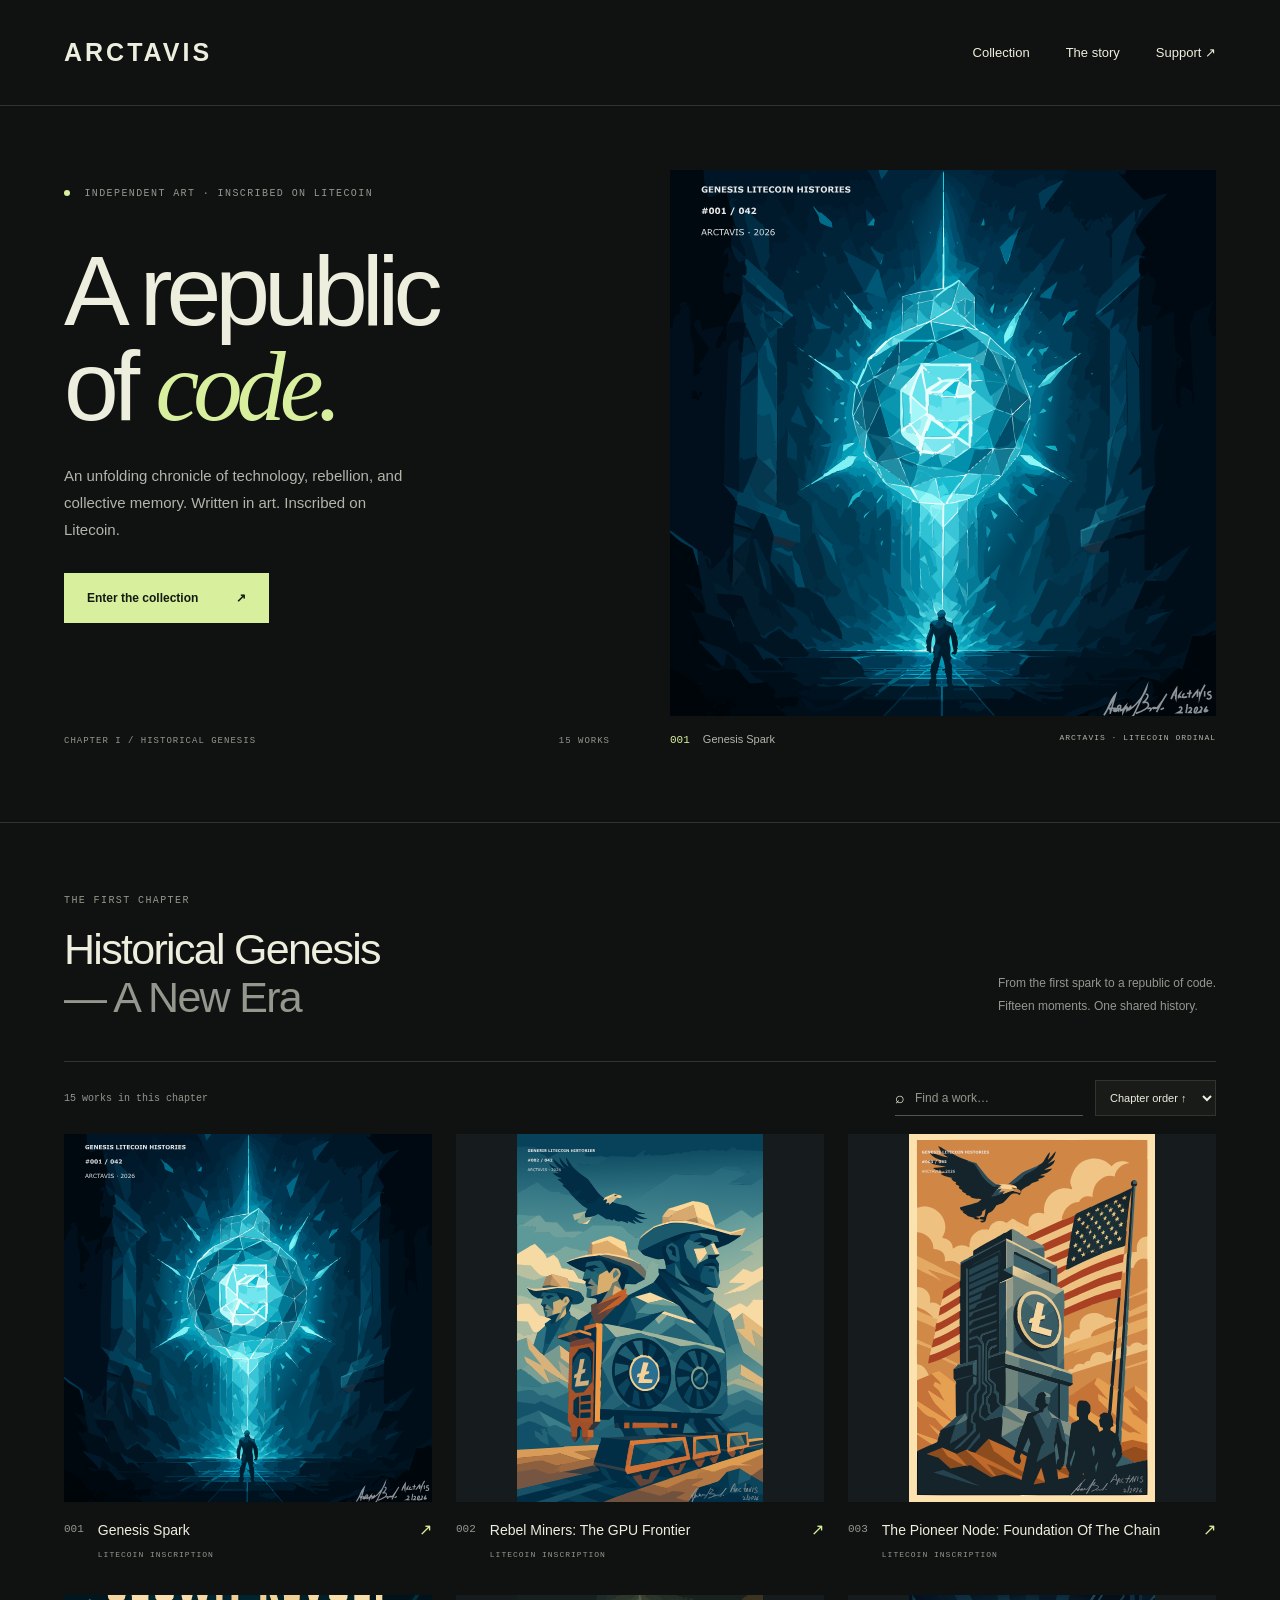
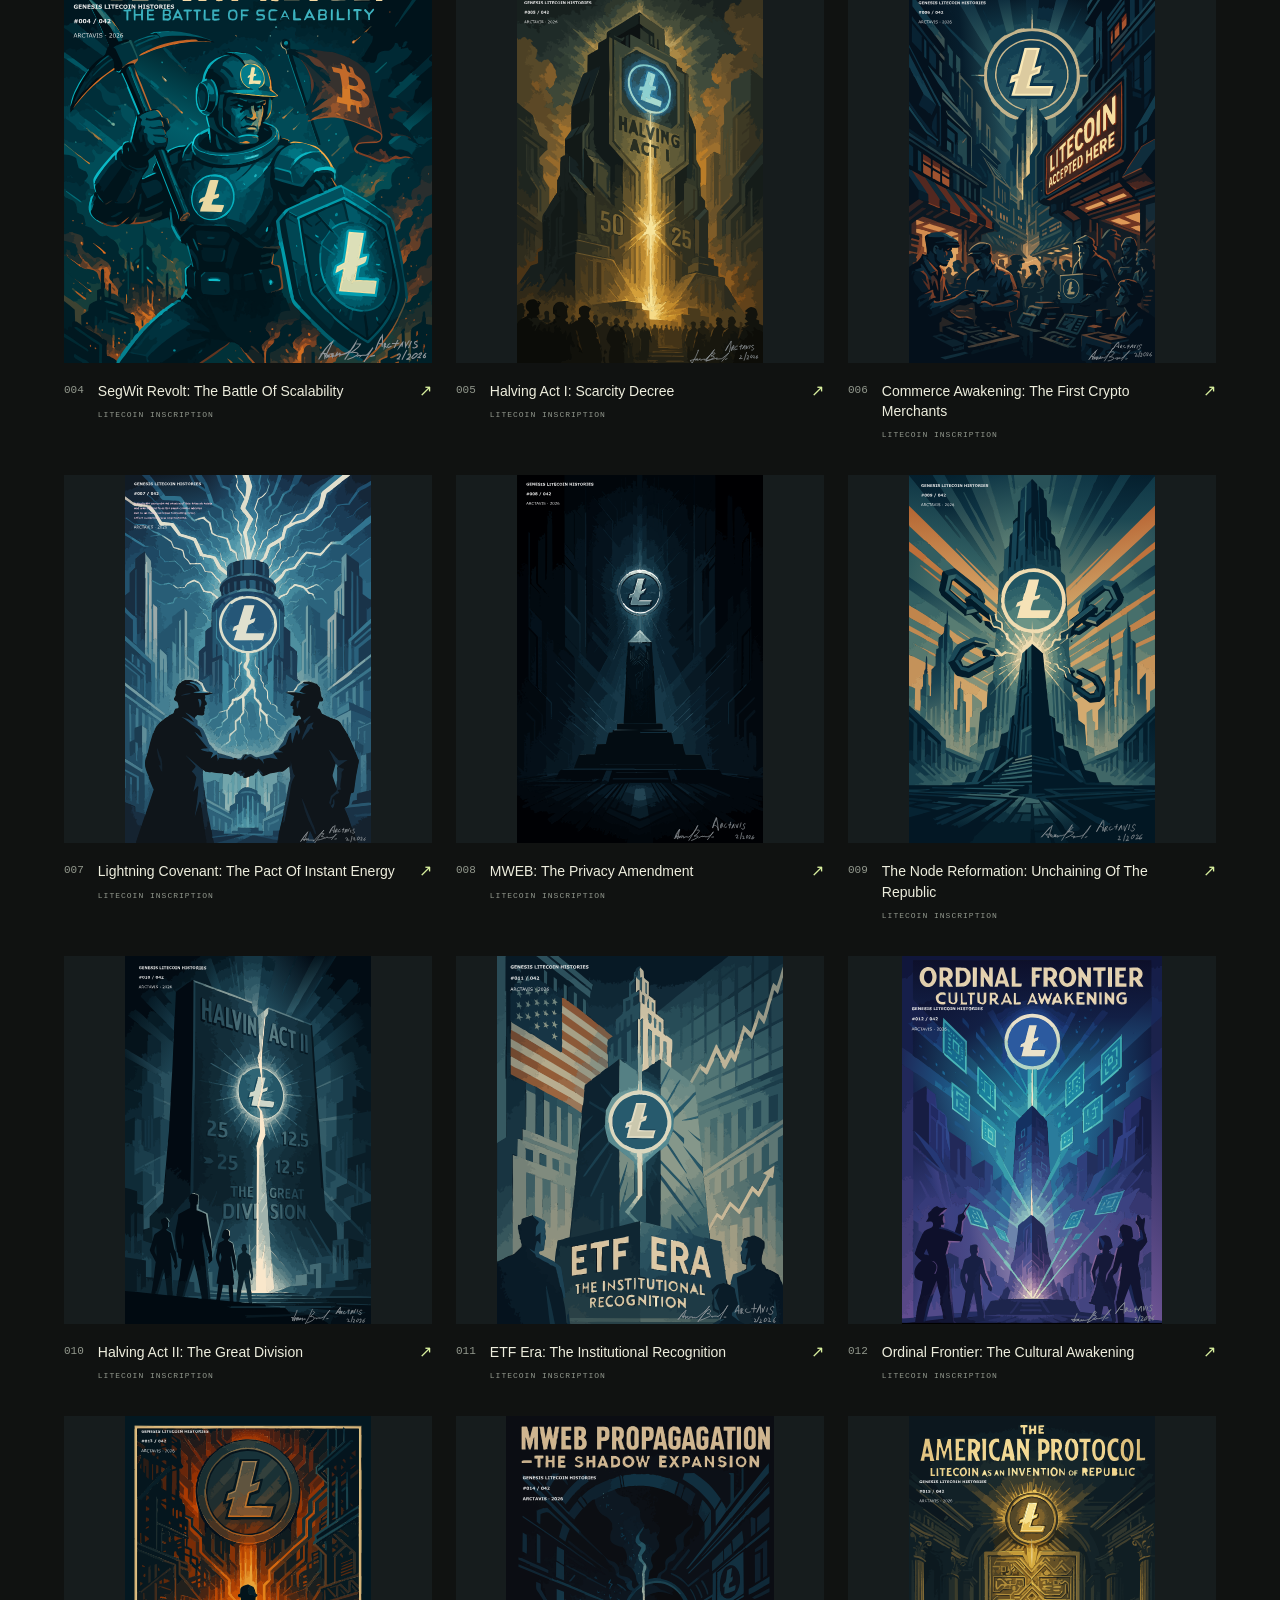
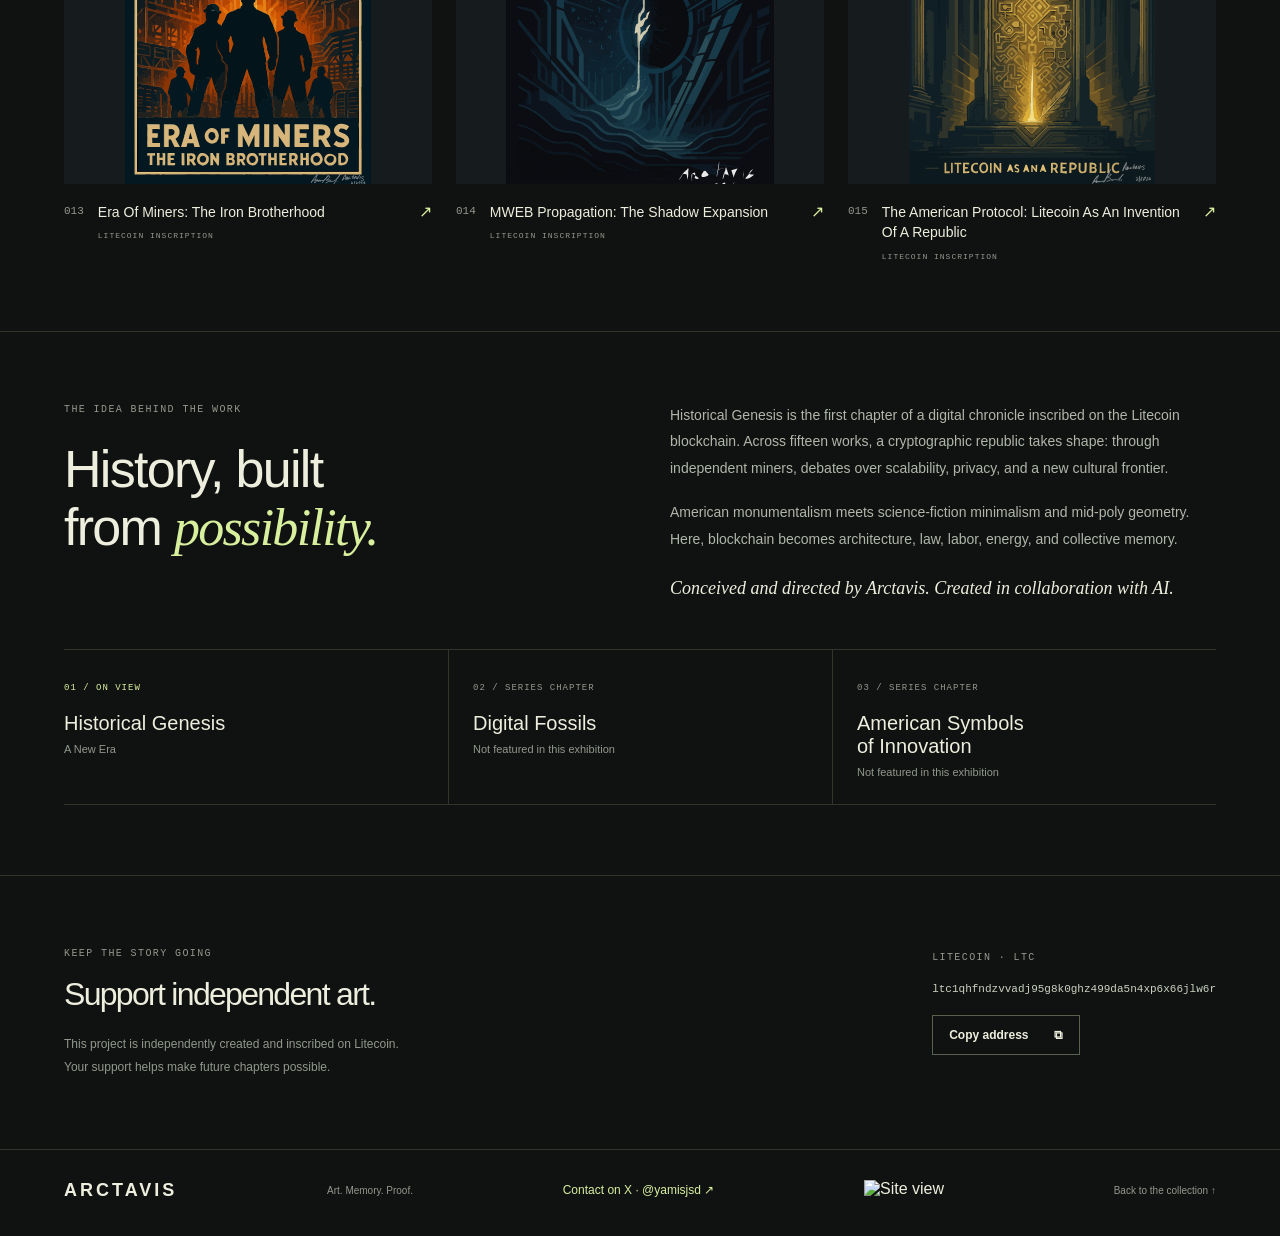
==== commit 7b8d177f: "Credit AI collaboration, add X contact and site view counter" ====
--- a/index.html
+++ b/index.html
@@ -18,8 +18,16 @@
 <article class="card" data-number="13" data-title="era of miners: the iron brotherhood"><button class="art-open" data-number="13" aria-label="View Era Of Miners: The Iron Brotherhood"><img src="assets/art/013.svg" width="1024" height="1024" alt="Era Of Miners: The Iron Brotherhood — artwork by Arctavis" loading="lazy" decoding="async"><span class="view-label">View artwork ↗</span></button><div class="card-meta"><span class="number">013</span><div><h3><a href="assets/art/013.svg" class="title-open" data-number="13">Era Of Miners: The Iron Brotherhood</a></h3><p>LITECOIN INSCRIPTION</p></div><span class="card-arrow" aria-hidden="true">↗</span></div></article>
 <article class="card" data-number="14" data-title="mweb propagation: the shadow expansion"><button class="art-open" data-number="14" aria-label="View MWEB Propagation: The Shadow Expansion"><img src="assets/art/014.svg" width="1024" height="1024" alt="MWEB Propagation: The Shadow Expansion — artwork by Arctavis" loading="lazy" decoding="async"><span class="view-label">View artwork ↗</span></button><div class="card-meta"><span class="number">014</span><div><h3><a href="assets/art/014.svg" class="title-open" data-number="14">MWEB Propagation: The Shadow Expansion</a></h3><p>LITECOIN INSCRIPTION</p></div><span class="card-arrow" aria-hidden="true">↗</span></div></article>
 <article class="card" data-number="15" data-title="the american protocol: litecoin as an invention of a republic"><button class="art-open" data-number="15" aria-label="View The American Protocol: Litecoin As An Invention Of A Republic"><img src="assets/art/015.svg" width="1024" height="1024" alt="The American Protocol: Litecoin As An Invention Of A Republic — artwork by Arctavis" loading="lazy" decoding="async"><span class="view-label">View artwork ↗</span></button><div class="card-meta"><span class="number">015</span><div><h3><a href="assets/art/015.svg" class="title-open" data-number="15">The American Protocol: Litecoin As An Invention Of A Republic</a></h3><p>LITECOIN INSCRIPTION</p></div><span class="card-arrow" aria-hidden="true">↗</span></div></article></div><p id="empty" hidden>No works found. Try another title or number.</p><noscript><p>Open any artwork title to view its full SVG. Enable JavaScript for search and the gallery viewer.</p></noscript></section>
-<section class="story section" id="story"><div><p class="eyebrow">THE IDEA BEHIND THE WORK</p><h2>History, built<br>from <em>possibility.</em></h2></div><div class="story-copy"><p>Historical Genesis is the first chapter of a digital chronicle inscribed on the Litecoin blockchain. Across fifteen works, a cryptographic republic takes shape: through independent miners, debates over scalability, privacy, and a new cultural frontier.</p><p>American monumentalism meets science-fiction minimalism and mid-poly geometry. Here, blockchain becomes architecture, law, labor, energy, and collective memory.</p><p class="signature">Conceived and authored by Arctavis.</p></div><div class="chapters"><div class="chapter current"><span>01 / ON VIEW</span><h3>Historical Genesis</h3><p>A New Era</p></div><div class="chapter"><span>02 / SERIES CHAPTER</span><h3>Digital Fossils</h3><p>Not featured in this exhibition</p></div><div class="chapter"><span>03 / SERIES CHAPTER</span><h3>American Symbols<br>of Innovation</h3><p>Not featured in this exhibition</p></div></div></section>
+<section class="story section" id="story"><div><p class="eyebrow">THE IDEA BEHIND THE WORK</p><h2>History, built<br>from <em>possibility.</em></h2></div><div class="story-copy"><p>Historical Genesis is the first chapter of a digital chronicle inscribed on the Litecoin blockchain. Across fifteen works, a cryptographic republic takes shape: through independent miners, debates over scalability, privacy, and a new cultural frontier.</p><p>American monumentalism meets science-fiction minimalism and mid-poly geometry. Here, blockchain becomes architecture, law, labor, energy, and collective memory.</p><p class="signature">Conceived and directed by Arctavis. Created in collaboration with AI.</p></div><div class="chapters"><div class="chapter current"><span>01 / ON VIEW</span><h3>Historical Genesis</h3><p>A New Era</p></div><div class="chapter"><span>02 / SERIES CHAPTER</span><h3>Digital Fossils</h3><p>Not featured in this exhibition</p></div><div class="chapter"><span>03 / SERIES CHAPTER</span><h3>American Symbols<br>of Innovation</h3><p>Not featured in this exhibition</p></div></div></section>
 <section class="support section" id="support"><div><p class="eyebrow">KEEP THE STORY GOING</p><h2>Support independent art.</h2><p>This project is independently created and inscribed on Litecoin.<br>Your support helps make future chapters possible.</p></div><div class="donation"><span class="eyebrow">LITECOIN · LTC</span><code id="address">ltc1qhfndzvvadj95g8k0ghz499da5n4xp6x66jlw6r</code><button id="copy-address" class="secondary">Copy address <span aria-hidden="true">⧉</span></button><span id="copy-status" role="status"></span></div></section></main>
-<footer class="footer"><a class="wordmark" href="#">ARCTAVIS</a><p>Art. Memory. Proof.</p><a href="#collection">Back to the collection ↑</a></footer>
+<footer class="footer" style="flex-wrap:wrap">
+<a class="wordmark" href="#">ARCTAVIS</a>
+<p>Art. Memory. Proof.</p>
+<a href="https://x.com/yamisjsd" target="_blank" rel="noopener noreferrer" style="font-size:12px;color:var(--accent)">Contact on X · @yamisjsd ↗</a>
+<a href="https://hits.sh/arctavis.github.io/" target="_blank" rel="noopener noreferrer" aria-label="View site counter statistics" title="Approximate views counted since October 10, 2026; not unique visitors. Powered by Hits." style="flex:0 0 auto">
+<img src="https://hits.sh/arctavis.github.io.svg?label=views&amp;color=d8ef9e&amp;labelColor=30362c" alt="Site view counter — Hits" width="100" height="20" referrerpolicy="no-referrer" style="width:auto;height:20px;max-width:180px">
+</a>
+<a href="#collection">Back to the collection ↑</a>
+</footer>
 <dialog id="viewer" aria-labelledby="viewer-title"><div class="viewer-top"><span id="viewer-count"></span><button id="close-viewer" aria-label="Close artwork viewer">Close ×</button></div><div class="viewer-body"><div class="viewer-image"><img id="viewer-img" alt="" width="1024" height="1024"></div><div class="viewer-details"><p class="eyebrow">HISTORICAL GENESIS — A NEW ERA</p><h2 id="viewer-title"></h2><p>By Arctavis · Litecoin inscription</p><dl><dt>INSCRIPTION ID</dt><dd id="viewer-id"></dd><dt>MEDIUM</dt><dd>SVG · Digital artwork</dd><dt>CHAPTER</dt><dd>I. Historical Genesis — A New Era</dd></dl><a class="primary" id="original-link" target="_blank" rel="noopener noreferrer">View on-chain record ↗</a><a class="download" id="svg-link" download>Download SVG ↓</a><div class="viewer-navigation"><button id="previous" aria-label="Previous artwork">← Previous</button><button id="next" aria-label="Next artwork">Next →</button></div></div></div></dialog>
 </body></html>
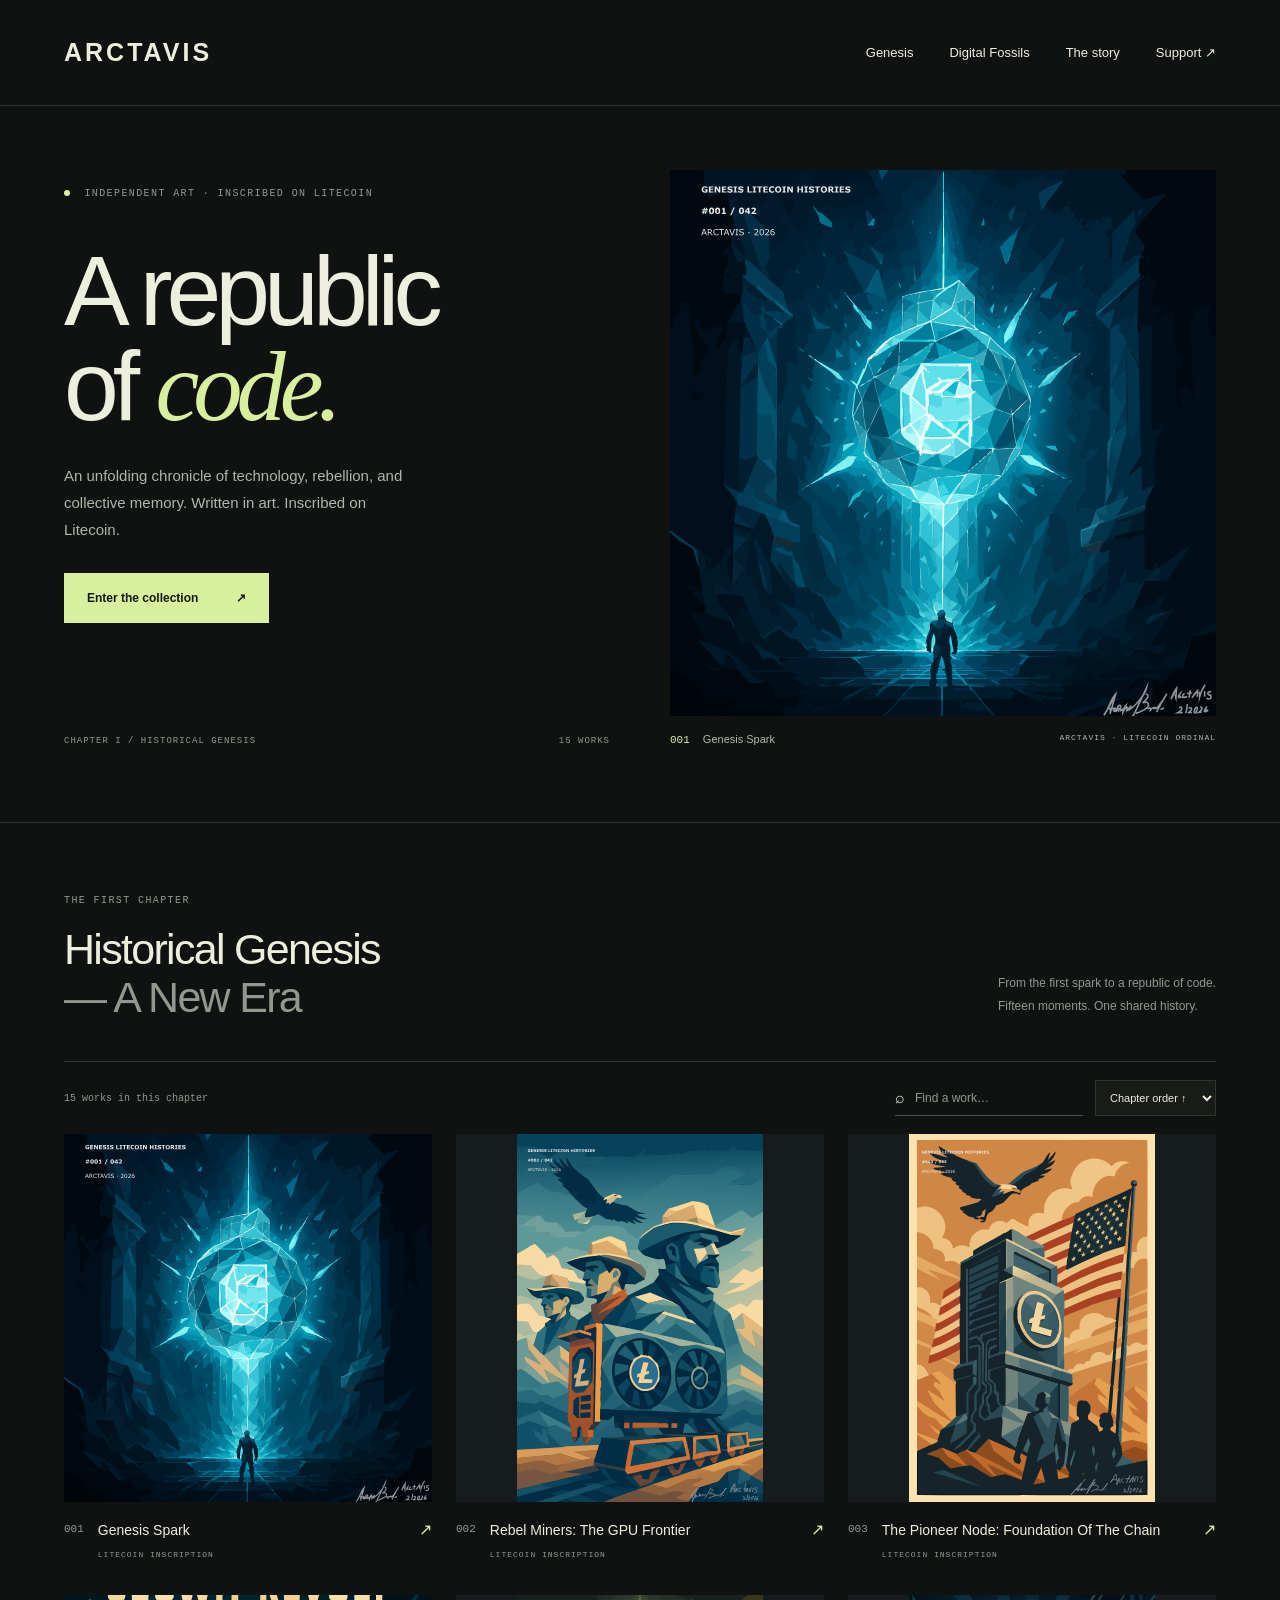
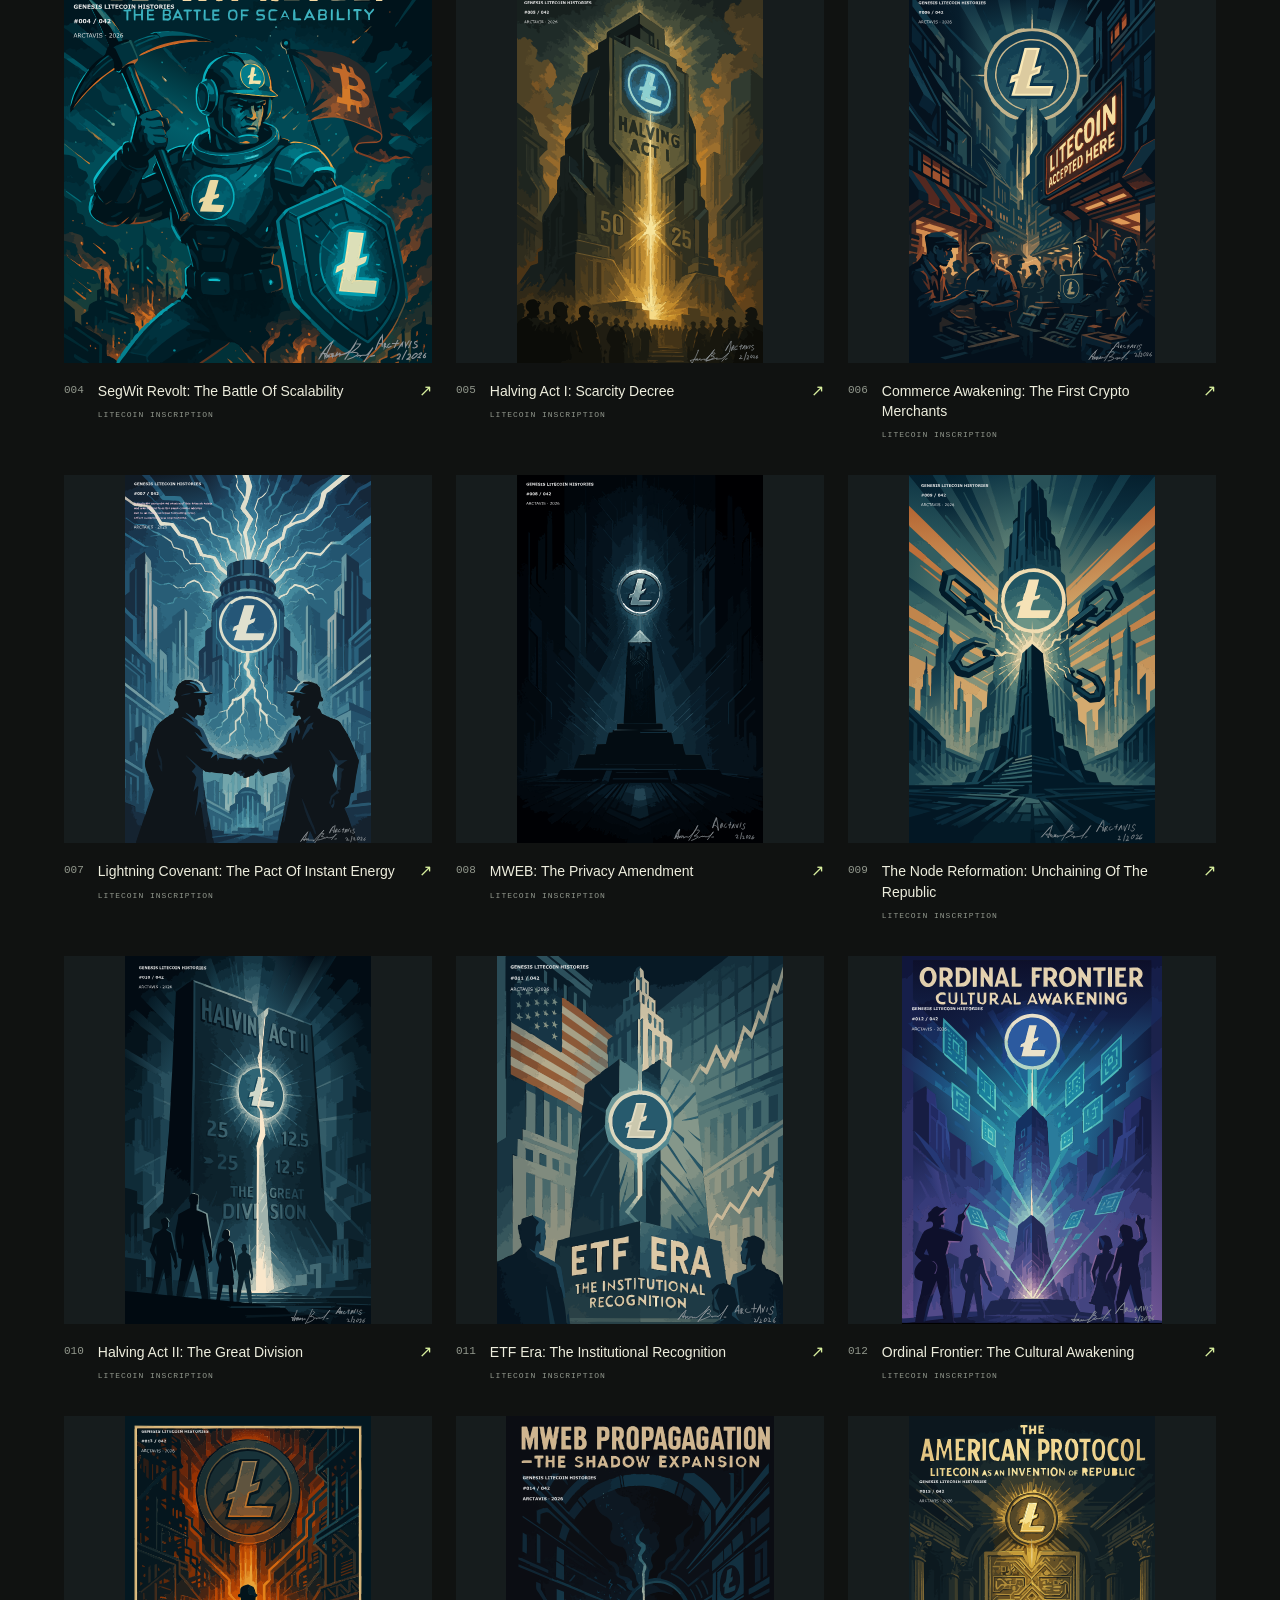
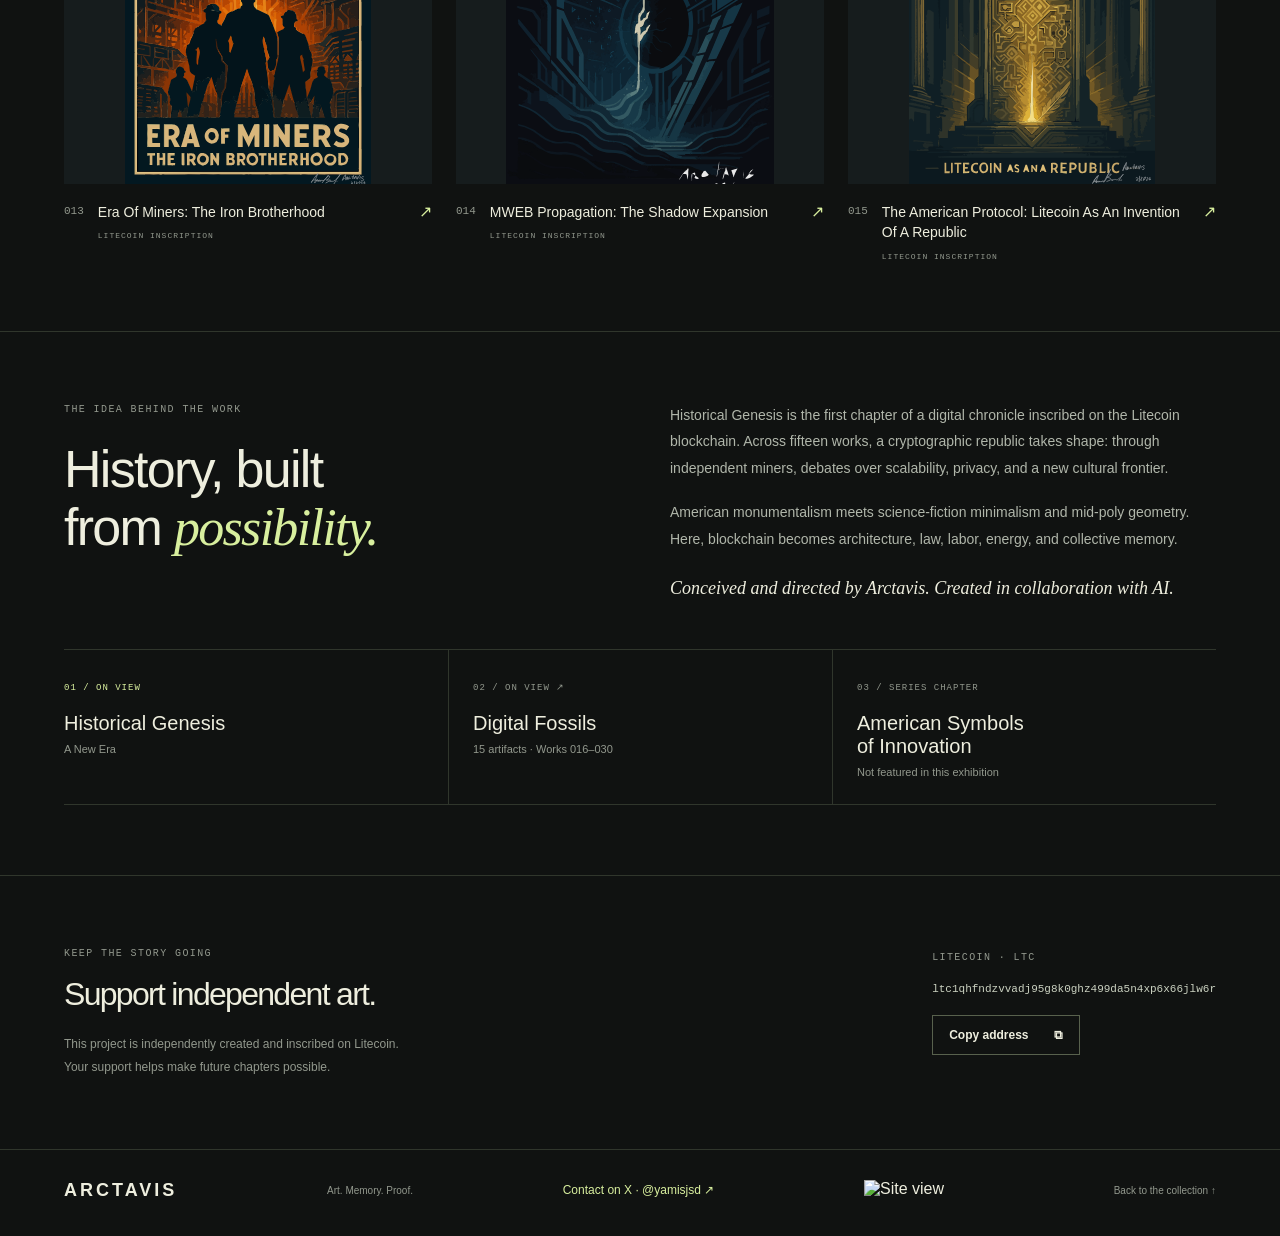
==== commit 152b527f: "Add Digital Fossils chapter with 15 original Litecoin inscriptions" ====
--- a/index.html
+++ b/index.html
@@ -1,7 +1,7 @@
 <!doctype html>
 <html lang="en"><head><meta charset="utf-8"><meta name="viewport" content="width=device-width,initial-scale=1"><meta name="theme-color" content="#101211"><title>Arctavis — A Republic of Code</title><meta name="description" content="Explore Historical Genesis — A New Era. Fifteen works by Arctavis, inscribed on Litecoin. An independent digital art collection."><meta property="og:title" content="Arctavis — A Republic of Code"><meta property="og:description" content="15 works. One historical chapter. Explore Historical Genesis — A New Era."><meta property="og:type" content="website"><meta property="og:image" content="https://arctavis.github.io/assets/cover.jpg"><link rel="icon" href="assets/favicon.svg" type="image/svg+xml"><link rel="stylesheet" href="styles.css"><script defer src="gallery.js"></script></head>
 <body><a class="skip" href="#collection">Skip to collection</a>
-<header class="nav"><a class="wordmark" href="#" aria-label="Arctavis home">ARCTAVIS</a><nav aria-label="Main navigation"><a href="#collection">Collection</a><a href="#story">The story</a><a href="#support">Support <span aria-hidden="true">↗</span></a></nav></header>
+<header class="nav"><a class="wordmark" href="#" aria-label="Arctavis home">ARCTAVIS</a><nav aria-label="Main navigation"><a href="#collection">Genesis</a><a class="fossils-nav" href="digital-fossils.html">Digital Fossils</a><a href="#story">The story</a><a href="#support">Support <span aria-hidden="true">↗</span></a></nav></header>
 <main><section class="hero" aria-labelledby="hero-title"><div class="hero-copy"><p class="eyebrow"><span class="signal"></span> INDEPENDENT ART · INSCRIBED ON LITECOIN</p><h1 id="hero-title">A republic<br>of <em>code.</em></h1><p class="intro">An unfolding chronicle of technology, rebellion, and collective memory. Written in art. Inscribed on Litecoin.</p><a class="primary" href="#collection">Enter the collection <span aria-hidden="true">↗</span></a><div class="hero-foot"><span>CHAPTER I / HISTORICAL GENESIS</span><span>15 WORKS</span></div></div><figure class="hero-art"><button class="art-open hero-open" data-number="1" aria-label="View Genesis Spark"><img src="assets/art/001.svg" width="1024" height="1024" alt="Genesis Spark — a luminous geometric core above a solitary figure in a blue cavern" fetchpriority="high"></button><figcaption><span><b>001</b> Genesis Spark</span><span>ARCTAVIS · LITECOIN ORDINAL</span></figcaption></figure></section>
 <section class="collection section" id="collection" aria-labelledby="collection-title"><div class="section-heading"><div><p class="eyebrow">THE FIRST CHAPTER</p><h2 id="collection-title">Historical Genesis<span>— A New Era</span></h2></div><p class="section-note">From the first spark to a republic of code.<br>Fifteen moments. One shared history.</p></div><div class="toolbar"><p id="result-count" role="status">15 works in this chapter</p><div class="controls"><label class="search"><span aria-hidden="true">⌕</span><input id="search" type="search" placeholder="Find a work…" aria-label="Search artwork titles"></label><label class="sort"><span class="sr-only">Sort artworks</span><select id="sort"><option value="asc">Chapter order ↑</option><option value="desc">Reverse order ↓</option></select></label></div></div><div class="grid" id="gallery"><article class="card" data-number="1" data-title="genesis spark"><button class="art-open" data-number="1" aria-label="View Genesis Spark"><img src="assets/art/001.svg" width="1024" height="1024" alt="Genesis Spark — artwork by Arctavis" loading="lazy" decoding="async"><span class="view-label">View artwork ↗</span></button><div class="card-meta"><span class="number">001</span><div><h3><a href="assets/art/001.svg" class="title-open" data-number="1">Genesis Spark</a></h3><p>LITECOIN INSCRIPTION</p></div><span class="card-arrow" aria-hidden="true">↗</span></div></article>
 <article class="card" data-number="2" data-title="rebel miners: the gpu frontier"><button class="art-open" data-number="2" aria-label="View Rebel Miners: The GPU Frontier"><img src="assets/art/002.svg" width="1024" height="1024" alt="Rebel Miners: The GPU Frontier — artwork by Arctavis" loading="lazy" decoding="async"><span class="view-label">View artwork ↗</span></button><div class="card-meta"><span class="number">002</span><div><h3><a href="assets/art/002.svg" class="title-open" data-number="2">Rebel Miners: The GPU Frontier</a></h3><p>LITECOIN INSCRIPTION</p></div><span class="card-arrow" aria-hidden="true">↗</span></div></article>
@@ -18,7 +18,7 @@
 <article class="card" data-number="13" data-title="era of miners: the iron brotherhood"><button class="art-open" data-number="13" aria-label="View Era Of Miners: The Iron Brotherhood"><img src="assets/art/013.svg" width="1024" height="1024" alt="Era Of Miners: The Iron Brotherhood — artwork by Arctavis" loading="lazy" decoding="async"><span class="view-label">View artwork ↗</span></button><div class="card-meta"><span class="number">013</span><div><h3><a href="assets/art/013.svg" class="title-open" data-number="13">Era Of Miners: The Iron Brotherhood</a></h3><p>LITECOIN INSCRIPTION</p></div><span class="card-arrow" aria-hidden="true">↗</span></div></article>
 <article class="card" data-number="14" data-title="mweb propagation: the shadow expansion"><button class="art-open" data-number="14" aria-label="View MWEB Propagation: The Shadow Expansion"><img src="assets/art/014.svg" width="1024" height="1024" alt="MWEB Propagation: The Shadow Expansion — artwork by Arctavis" loading="lazy" decoding="async"><span class="view-label">View artwork ↗</span></button><div class="card-meta"><span class="number">014</span><div><h3><a href="assets/art/014.svg" class="title-open" data-number="14">MWEB Propagation: The Shadow Expansion</a></h3><p>LITECOIN INSCRIPTION</p></div><span class="card-arrow" aria-hidden="true">↗</span></div></article>
 <article class="card" data-number="15" data-title="the american protocol: litecoin as an invention of a republic"><button class="art-open" data-number="15" aria-label="View The American Protocol: Litecoin As An Invention Of A Republic"><img src="assets/art/015.svg" width="1024" height="1024" alt="The American Protocol: Litecoin As An Invention Of A Republic — artwork by Arctavis" loading="lazy" decoding="async"><span class="view-label">View artwork ↗</span></button><div class="card-meta"><span class="number">015</span><div><h3><a href="assets/art/015.svg" class="title-open" data-number="15">The American Protocol: Litecoin As An Invention Of A Republic</a></h3><p>LITECOIN INSCRIPTION</p></div><span class="card-arrow" aria-hidden="true">↗</span></div></article></div><p id="empty" hidden>No works found. Try another title or number.</p><noscript><p>Open any artwork title to view its full SVG. Enable JavaScript for search and the gallery viewer.</p></noscript></section>
-<section class="story section" id="story"><div><p class="eyebrow">THE IDEA BEHIND THE WORK</p><h2>History, built<br>from <em>possibility.</em></h2></div><div class="story-copy"><p>Historical Genesis is the first chapter of a digital chronicle inscribed on the Litecoin blockchain. Across fifteen works, a cryptographic republic takes shape: through independent miners, debates over scalability, privacy, and a new cultural frontier.</p><p>American monumentalism meets science-fiction minimalism and mid-poly geometry. Here, blockchain becomes architecture, law, labor, energy, and collective memory.</p><p class="signature">Conceived and directed by Arctavis. Created in collaboration with AI.</p></div><div class="chapters"><div class="chapter current"><span>01 / ON VIEW</span><h3>Historical Genesis</h3><p>A New Era</p></div><div class="chapter"><span>02 / SERIES CHAPTER</span><h3>Digital Fossils</h3><p>Not featured in this exhibition</p></div><div class="chapter"><span>03 / SERIES CHAPTER</span><h3>American Symbols<br>of Innovation</h3><p>Not featured in this exhibition</p></div></div></section>
+<section class="story section" id="story"><div><p class="eyebrow">THE IDEA BEHIND THE WORK</p><h2>History, built<br>from <em>possibility.</em></h2></div><div class="story-copy"><p>Historical Genesis is the first chapter of a digital chronicle inscribed on the Litecoin blockchain. Across fifteen works, a cryptographic republic takes shape: through independent miners, debates over scalability, privacy, and a new cultural frontier.</p><p>American monumentalism meets science-fiction minimalism and mid-poly geometry. Here, blockchain becomes architecture, law, labor, energy, and collective memory.</p><p class="signature">Conceived and directed by Arctavis. Created in collaboration with AI.</p></div><div class="chapters"><div class="chapter current"><span>01 / ON VIEW</span><h3>Historical Genesis</h3><p>A New Era</p></div><a class="chapter" href="digital-fossils.html"><span>02 / ON VIEW ↗</span><h3>Digital Fossils</h3><p>15 artifacts · Works 016–030</p></a><div class="chapter"><span>03 / SERIES CHAPTER</span><h3>American Symbols<br>of Innovation</h3><p>Not featured in this exhibition</p></div></div></section>
 <section class="support section" id="support"><div><p class="eyebrow">KEEP THE STORY GOING</p><h2>Support independent art.</h2><p>This project is independently created and inscribed on Litecoin.<br>Your support helps make future chapters possible.</p></div><div class="donation"><span class="eyebrow">LITECOIN · LTC</span><code id="address">ltc1qhfndzvvadj95g8k0ghz499da5n4xp6x66jlw6r</code><button id="copy-address" class="secondary">Copy address <span aria-hidden="true">⧉</span></button><span id="copy-status" role="status"></span></div></section></main>
 <footer class="footer" style="flex-wrap:wrap">
 <a class="wordmark" href="#">ARCTAVIS</a>
--- a/styles.css
+++ b/styles.css
@@ -1,2 +1,4 @@
 :root{color-scheme:dark;--bg:#101211;--panel:#181b18;--ink:#eeeede;--muted:#92988d;--line:#30362c;--accent:#d8ef9e}*{box-sizing:border-box}html{scroll-behavior:smooth;scroll-padding-top:30px}body{margin:0;background:var(--bg);color:var(--ink);font-family:Arial,Helvetica,sans-serif;-webkit-font-smoothing:antialiased}a{color:inherit;text-decoration:none}button,input,select{font:inherit}button,a,input,select{-webkit-tap-highlight-color:transparent}button{cursor:pointer}button:focus-visible,a:focus-visible,input:focus-visible,select:focus-visible{outline:2px solid var(--accent);outline-offset:5px}button{color:inherit}img{display:block;width:100%;height:auto}h1,h2,h3,p,figure{margin:0}.nav,.hero,.section,.footer{max-width:1440px;margin:auto;padding-left:64px;padding-right:64px}.nav{height:106px;display:flex;align-items:center;justify-content:space-between;border-bottom:1px solid var(--line)}.wordmark{font-size:25px;font-weight:800;letter-spacing:3px}.wordmark span{font-size:11px;vertical-align:top;letter-spacing:0;margin-left:5px}.nav nav{display:flex;gap:36px;font-size:13px}.nav nav a:hover,.footer a:hover{color:var(--accent)}.hero{display:grid;grid-template-columns:1fr 1fr;gap:60px;padding-top:64px;padding-bottom:76px}.hero-copy{display:flex;flex-direction:column;align-items:flex-start;padding-top:16px}.eyebrow{font-family:monospace;font-size:10px;line-height:1.6;letter-spacing:1.4px;font-weight:500;color:var(--muted)}.signal{display:inline-block;width:6px;height:6px;background:var(--accent);border-radius:50%;margin-right:7px}h1{font-size:clamp(64px,7.7vw,112px);line-height:.96;font-weight:400;letter-spacing:-6px;margin:42px 0 28px}em{font-family:Georgia,'Times New Roman',serif;font-weight:400;color:var(--accent)}.intro{font-size:15px;color:#b0b6aa;line-height:1.8;max-width:360px}.primary,.secondary{display:inline-flex;justify-content:space-between;align-items:center;gap:38px;padding:17px 22px;background:var(--accent);color:#141a10;font-size:12px;border:1px solid var(--accent);font-weight:600}.hero .primary{margin-top:30px}.primary:hover{background:#ecffd0}.hero-foot{display:flex;justify-content:space-between;width:100%;font-family:monospace;font-size:9px;letter-spacing:1px;color:var(--muted);margin-top:auto;padding-top:48px}.art-open{display:block;position:relative;width:100%;padding:0;border:0;background:#161c1d;overflow:hidden}.art-open img{aspect-ratio:1;object-fit:contain;transition:transform .45s ease}.art-open:hover img{transform:scale(1.025)}.hero-art figcaption{display:flex;justify-content:space-between;gap:10px;padding-top:17px;font-size:11px;color:#b0b6aa}.hero-art figcaption b{color:var(--accent);font-family:monospace;margin-right:10px;font-weight:400}.hero-art figcaption>span:last-child{font-size:8px;letter-spacing:1px;font-family:monospace}.section{padding-top:70px;padding-bottom:70px;border-top:1px solid var(--line)}.section-heading{display:flex;justify-content:space-between;align-items:flex-end;gap:25px}h2{font-weight:400;font-size:43px;letter-spacing:-1.7px;line-height:1.12}.section-heading h2{margin-top:16px}.section-heading h2 span{display:block;color:var(--muted)}.section-note{font-size:12px;line-height:1.9;color:var(--muted);padding-bottom:4px}.toolbar{margin-top:40px;padding:18px 0;border-top:1px solid var(--line);display:flex;align-items:center;justify-content:space-between;gap:20px}.toolbar>p{font-family:monospace;font-size:10px;color:var(--muted)}.controls{display:flex;gap:12px}.search{display:flex;align-items:center;gap:8px;border-bottom:1px solid #51584a;padding:8px 0}.search input{background:none;border:0;color:var(--ink);font-size:12px;width:170px;min-width:0}.search input::placeholder{color:var(--muted)}select{font-size:11px;background:var(--panel);color:var(--ink);border:1px solid var(--line);padding:10px;max-width:100%}.grid{display:grid;grid-template-columns:repeat(3,minmax(0,1fr));gap:36px 24px}.card-meta{display:flex;align-items:flex-start;gap:14px;padding-top:18px}.number{font-family:monospace;font-size:11px;color:var(--muted);padding-top:3px}.card h3{font-size:14px;font-weight:500;line-height:1.45}.card h3 a:hover{color:var(--accent)}.card-meta p{font-family:monospace;font-size:8px;color:var(--muted);letter-spacing:1px;margin-top:9px}.card-arrow{margin-left:auto;color:var(--accent)}.view-label{position:absolute;bottom:16px;right:16px;padding:10px 14px;background:var(--ink);color:var(--bg);font-size:11px;opacity:0;transform:translateY(8px);transition:.2s}.art-open:hover .view-label,.art-open:focus-visible .view-label{opacity:1;transform:translateY(0)}#empty{padding:45px;text-align:center;color:var(--muted)}.story{display:grid;grid-template-columns:1fr 1fr;gap:44px 60px}.story h2{margin-top:22px;font-size:52px}.story-copy{font-size:14px;line-height:1.9;color:#b0b6aa}.story-copy p+p{margin-top:18px}.story-copy .signature{font-family:Georgia,serif;font-style:italic;color:var(--ink);font-size:18px}.chapters{grid-column:1/-1;display:grid;grid-template-columns:repeat(3,1fr);border-top:1px solid var(--line);border-bottom:1px solid var(--line)}.chapter{padding:26px 24px;border-left:1px solid var(--line)}.chapter:first-child{border-left:0;padding-left:0}.chapter span{font-family:monospace;font-size:9px;letter-spacing:1px;color:var(--muted)}.chapter h3{font-weight:400;font-size:20px;margin:18px 0 8px}.chapter p{font-size:11px;color:var(--muted)}.current span{color:var(--accent)}.support{display:flex;justify-content:space-between;align-items:center;gap:50px}.support h2{font-size:32px;margin:15px 0 20px}.support p:not(.eyebrow){font-size:12px;color:var(--muted);line-height:1.9}.donation{max-width:420px}.donation code{display:block;font-size:11px;overflow-wrap:anywhere;margin:17px 0 20px;color:#cbd2c1}.secondary{background:transparent;color:var(--ink);border-color:#58614d;padding:12px 16px;gap:25px}.secondary:hover{border-color:var(--accent)}#copy-status{display:block;font-size:11px;color:var(--accent);min-height:16px;margin-top:8px}.footer{border-top:1px solid var(--line);display:flex;align-items:center;justify-content:space-between;gap:24px;padding-top:30px;padding-bottom:35px}.footer .wordmark{font-size:18px}.footer p,.footer>a:last-child{font-size:10px;color:var(--muted)}.skip{position:fixed;top:-80px;left:20px;background:var(--accent);color:var(--bg);padding:14px;z-index:100}.skip:focus{top:10px}.sr-only{position:absolute;width:1px;height:1px;padding:0;margin:-1px;overflow:hidden;clip:rect(0,0,0,0);white-space:nowrap;border:0}[hidden]{display:none!important}dialog{background:var(--bg);border:1px solid #434b3b;color:var(--ink);padding:24px;max-width:1180px;width:94vw;max-height:94dvh;overflow:auto}dialog::backdrop{background:#000c;backdrop-filter:blur(6px)}.viewer-top{display:flex;justify-content:space-between;align-items:center;margin-bottom:20px;font-size:11px;color:var(--muted);font-family:monospace}.viewer-top button,.viewer-navigation button{background:transparent;border:1px solid var(--line);padding:12px 16px;font-size:12px}.viewer-body{display:grid;grid-template-columns:minmax(0,1.35fr) minmax(0,1fr);gap:36px;align-items:center}.viewer-image img{object-fit:contain;max-height:74dvh}.viewer-details h2{margin:20px 0;font-size:34px}.viewer-details>p:not(.eyebrow){color:var(--muted);font-size:12px}.viewer-details dl{margin:30px 0;font-size:12px}.viewer-details dt{font-family:monospace;font-size:9px;color:var(--muted);letter-spacing:1px;margin-top:20px}.viewer-details dd{margin:9px 0 0;line-height:1.6;overflow-wrap:anywhere}#viewer-id{font-family:monospace;font-size:10px}.download{display:block;font-size:12px;margin-top:18px;text-decoration:underline;text-underline-offset:4px}.viewer-navigation{display:flex;justify-content:space-between;margin-top:35px;gap:10px}.viewer-navigation button:disabled{opacity:.3;cursor:default}body.modal-open{overflow:hidden}
 @media(min-width:1500px){.hero{padding-top:80px;padding-bottom:90px}}@media(max-width:1000px){.nav,.hero,.section,.footer{padding-left:32px;padding-right:32px}.hero{gap:30px}h1{letter-spacing:-4px}.hero-copy{padding:0}.eyebrow{font-size:9px}.hero-art figcaption>span:last-child{display:none}.hero-foot{font-size:8px}.grid{gap:30px 18px}.support{gap:30px}.support h2{font-size:28px}}@media(max-width:700px){.nav,.hero,.section,.footer{padding-left:20px;padding-right:20px}.nav{height:80px}.wordmark{font-size:20px}.nav nav{gap:18px;font-size:11px}.nav nav a:nth-child(2){display:none}.hero{grid-template-columns:1fr;padding-top:36px;padding-bottom:44px;gap:30px}h1{font-size:80px;margin:28px 0 22px;letter-spacing:-4px}.hero-copy .intro{max-width:340px}.hero-foot{padding-top:30px;font-size:8px}.hero-art figcaption{font-size:10px}.section{padding-top:44px;padding-bottom:44px}.section-heading{display:block}h2{font-size:34px}.section-note{margin-top:20px}.toolbar{margin-top:26px;align-items:flex-start;flex-direction:column;gap:15px}.controls{width:100%;justify-content:space-between}.search{flex:1;min-width:0}.search input{width:100%}.grid{grid-template-columns:repeat(2,minmax(0,1fr));gap:26px 14px}.card-meta{gap:8px;padding-top:12px}.card h3{font-size:12px}.number{font-size:9px}.card-meta p{font-size:7px;letter-spacing:.4px}.card-arrow{display:none}.story{grid-template-columns:1fr;gap:28px}.story h2{font-size:42px}.chapters{grid-template-columns:1fr}.chapter,.chapter:first-child{padding:22px 0;border-left:0;border-bottom:1px solid var(--line)}.chapter:last-child{border-bottom:0}.chapter h3{margin:10px 0 8px}.support{display:block}.donation{margin-top:30px}.footer{flex-wrap:wrap;gap:20px}.footer p{display:none}dialog{padding:16px}.viewer-body{grid-template-columns:1fr;gap:24px}.viewer-image img{max-height:none}.viewer-details h2{font-size:28px}.viewer-details dl{margin:24px 0}.view-label{display:none}}@media(prefers-reduced-motion:reduce){html{scroll-behavior:auto}*,*:before,*:after{transition:none!important}}
+
+.chapter[href]:hover h3{color:var(--accent)}#viewer-description{line-height:1.7;margin-top:14px}.nav nav a[aria-current="page"]{color:var(--accent)}@media(max-width:700px){.nav nav .fossils-nav{display:inline}.nav nav a[href="#story"]{display:none}.nav nav{gap:12px}}
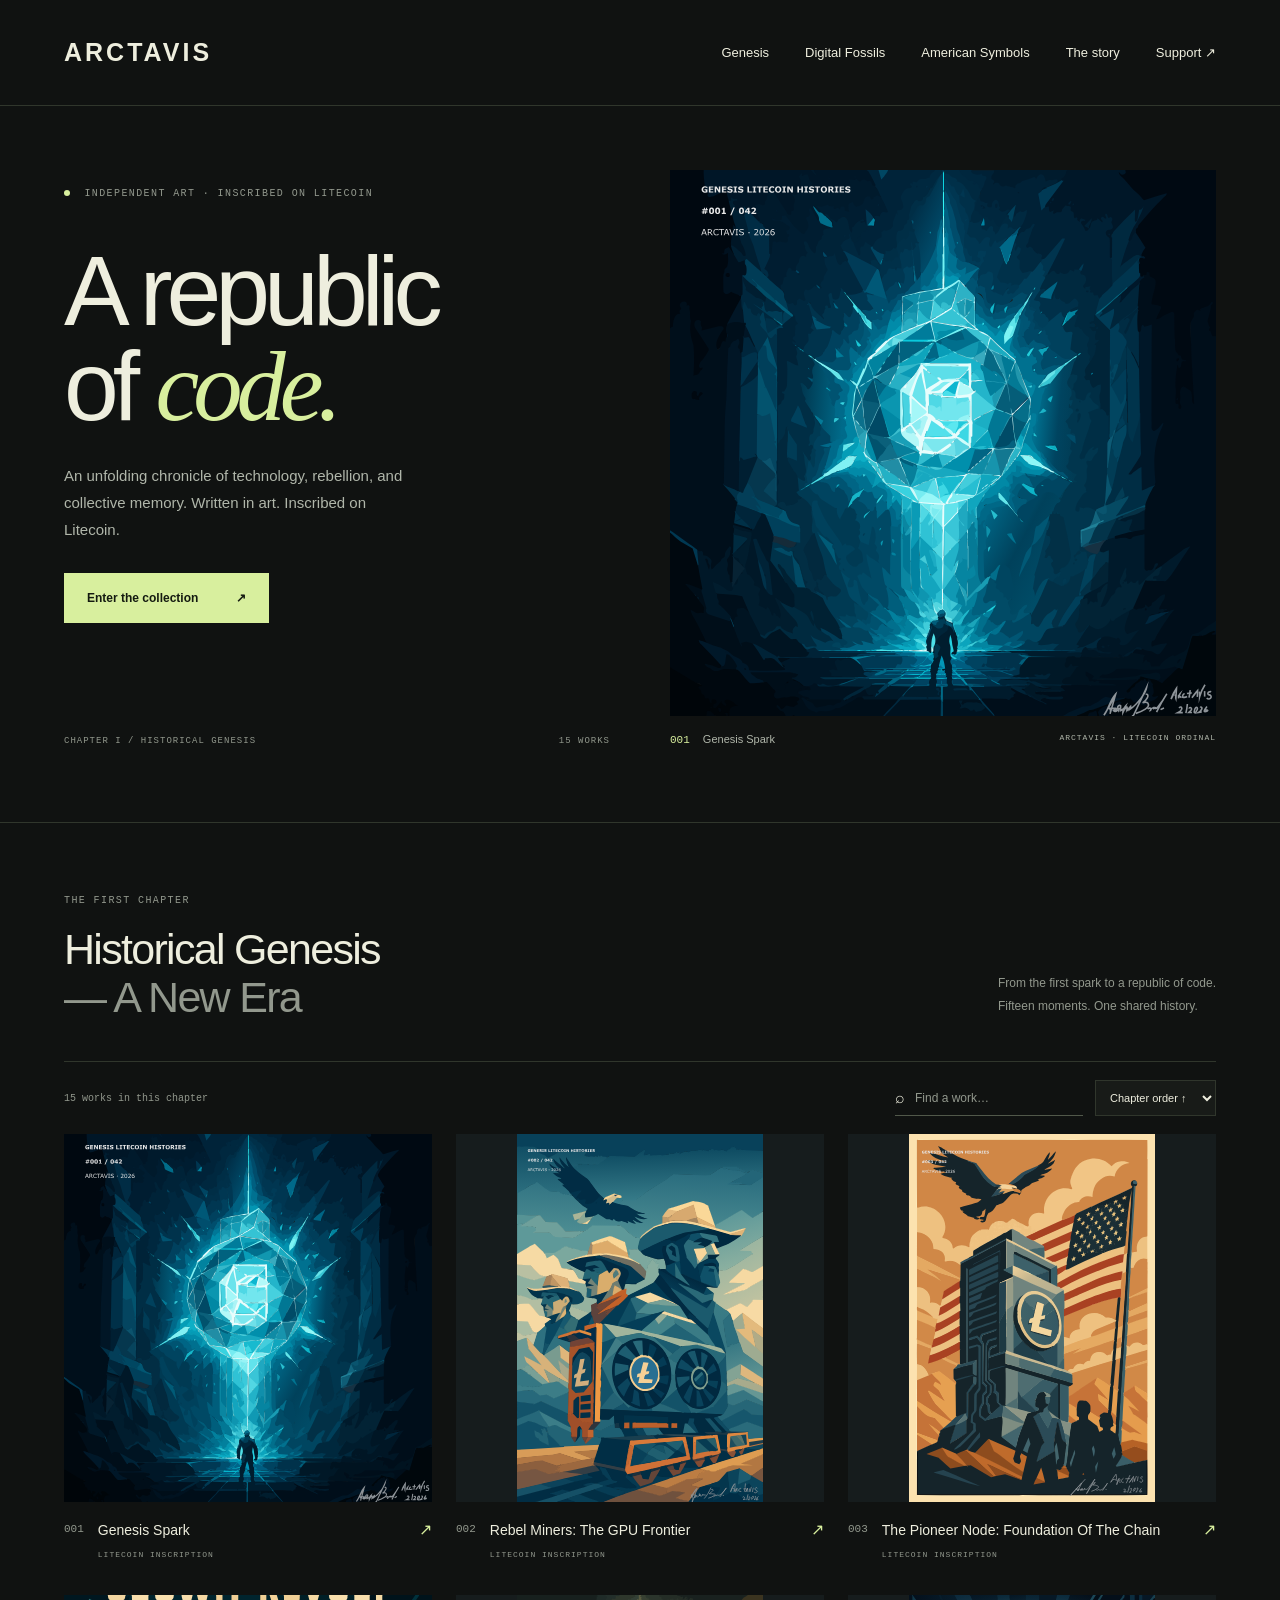
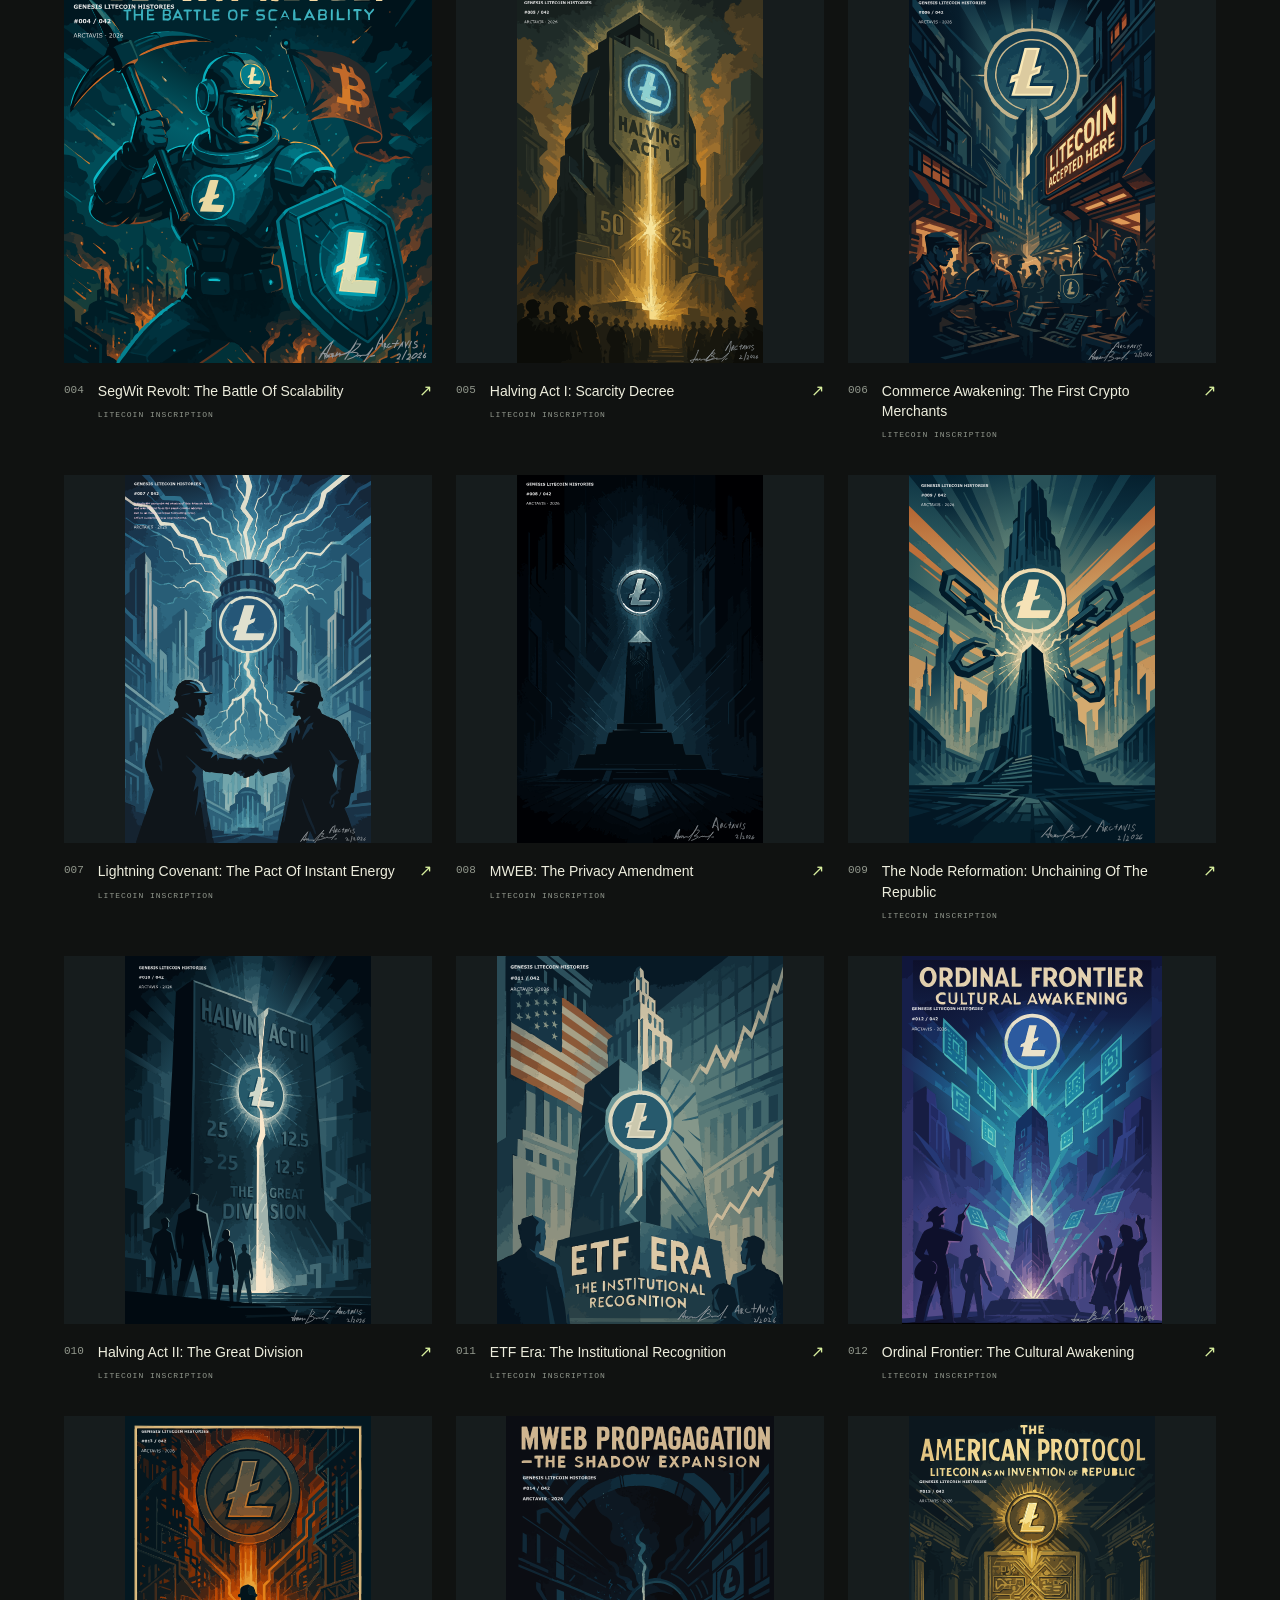
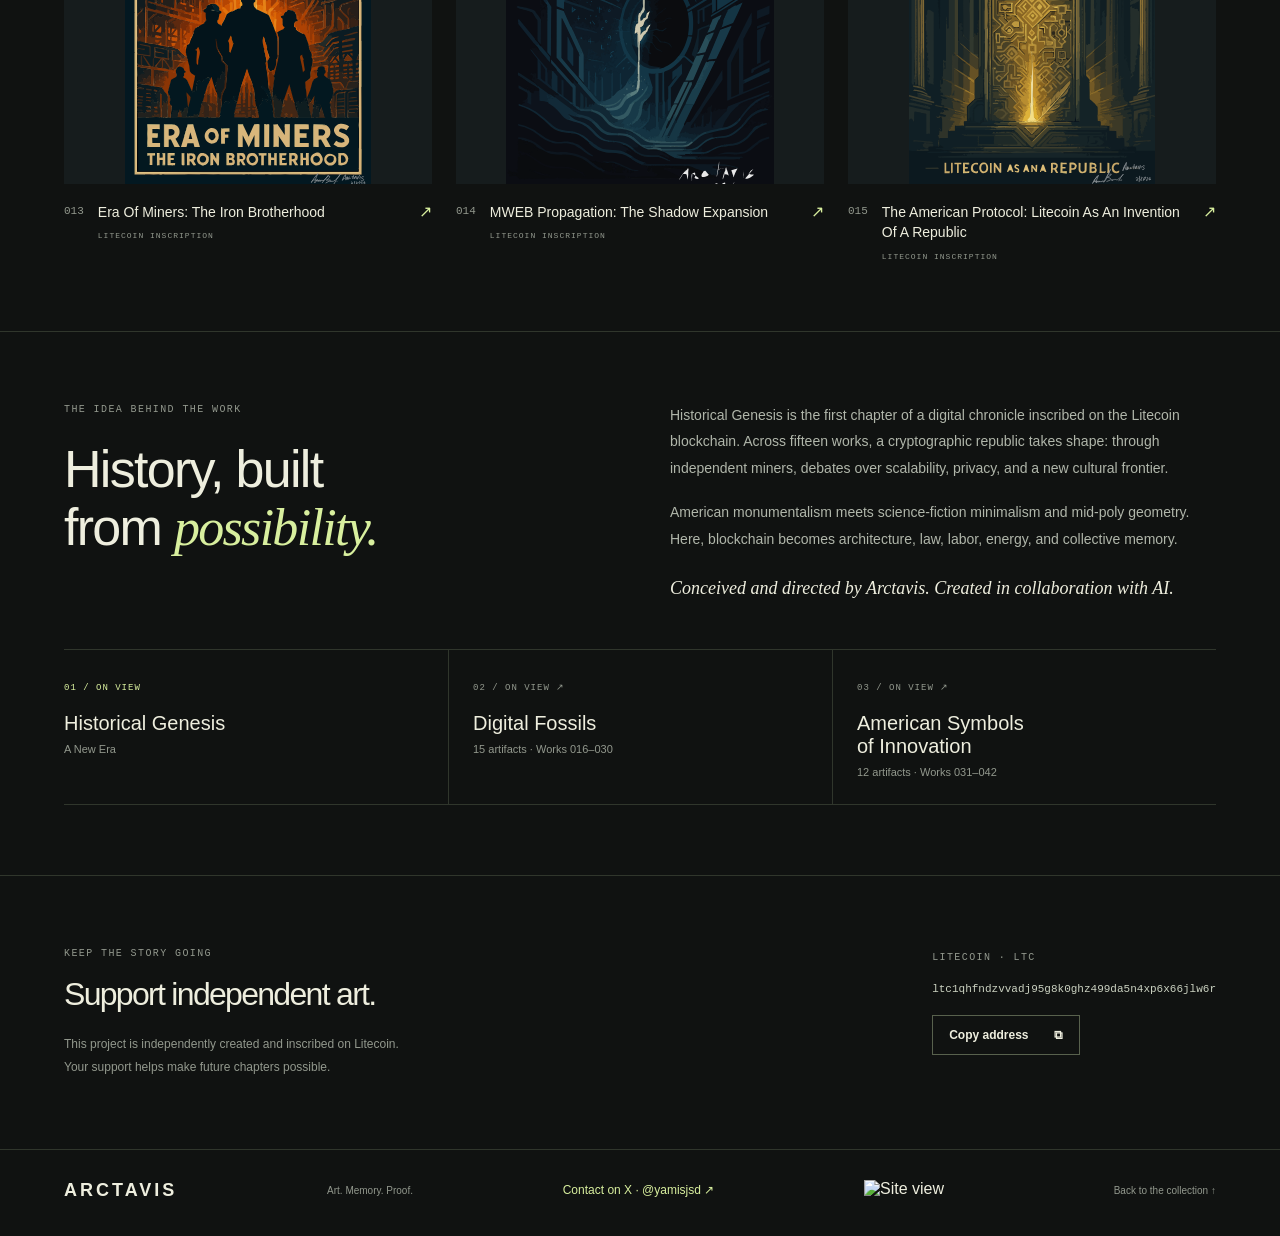
==== commit e0ebc498: "Link Chapter III from existing galleries" ====
--- a/index.html
+++ b/index.html
@@ -1,7 +1,7 @@
 <!doctype html>
 <html lang="en"><head><meta charset="utf-8"><meta name="viewport" content="width=device-width,initial-scale=1"><meta name="theme-color" content="#101211"><title>Arctavis — A Republic of Code</title><meta name="description" content="Explore Historical Genesis — A New Era. Fifteen works by Arctavis, inscribed on Litecoin. An independent digital art collection."><meta property="og:title" content="Arctavis — A Republic of Code"><meta property="og:description" content="15 works. One historical chapter. Explore Historical Genesis — A New Era."><meta property="og:type" content="website"><meta property="og:image" content="https://arctavis.github.io/assets/cover.jpg"><link rel="icon" href="assets/favicon.svg" type="image/svg+xml"><link rel="stylesheet" href="styles.css"><script defer src="gallery.js"></script></head>
 <body><a class="skip" href="#collection">Skip to collection</a>
-<header class="nav"><a class="wordmark" href="#" aria-label="Arctavis home">ARCTAVIS</a><nav aria-label="Main navigation"><a href="#collection">Genesis</a><a class="fossils-nav" href="digital-fossils.html">Digital Fossils</a><a href="#story">The story</a><a href="#support">Support <span aria-hidden="true">↗</span></a></nav></header>
+<header class="nav"><a class="wordmark" href="#" aria-label="Arctavis home">ARCTAVIS</a><nav aria-label="Main navigation"><a href="#collection">Genesis</a><a class="fossils-nav" href="digital-fossils.html">Digital Fossils</a><a href="american-symbols.html">American Symbols</a><a href="#story">The story</a><a href="#support">Support <span aria-hidden="true">↗</span></a></nav></header>
 <main><section class="hero" aria-labelledby="hero-title"><div class="hero-copy"><p class="eyebrow"><span class="signal"></span> INDEPENDENT ART · INSCRIBED ON LITECOIN</p><h1 id="hero-title">A republic<br>of <em>code.</em></h1><p class="intro">An unfolding chronicle of technology, rebellion, and collective memory. Written in art. Inscribed on Litecoin.</p><a class="primary" href="#collection">Enter the collection <span aria-hidden="true">↗</span></a><div class="hero-foot"><span>CHAPTER I / HISTORICAL GENESIS</span><span>15 WORKS</span></div></div><figure class="hero-art"><button class="art-open hero-open" data-number="1" aria-label="View Genesis Spark"><img src="assets/art/001.svg" width="1024" height="1024" alt="Genesis Spark — a luminous geometric core above a solitary figure in a blue cavern" fetchpriority="high"></button><figcaption><span><b>001</b> Genesis Spark</span><span>ARCTAVIS · LITECOIN ORDINAL</span></figcaption></figure></section>
 <section class="collection section" id="collection" aria-labelledby="collection-title"><div class="section-heading"><div><p class="eyebrow">THE FIRST CHAPTER</p><h2 id="collection-title">Historical Genesis<span>— A New Era</span></h2></div><p class="section-note">From the first spark to a republic of code.<br>Fifteen moments. One shared history.</p></div><div class="toolbar"><p id="result-count" role="status">15 works in this chapter</p><div class="controls"><label class="search"><span aria-hidden="true">⌕</span><input id="search" type="search" placeholder="Find a work…" aria-label="Search artwork titles"></label><label class="sort"><span class="sr-only">Sort artworks</span><select id="sort"><option value="asc">Chapter order ↑</option><option value="desc">Reverse order ↓</option></select></label></div></div><div class="grid" id="gallery"><article class="card" data-number="1" data-title="genesis spark"><button class="art-open" data-number="1" aria-label="View Genesis Spark"><img src="assets/art/001.svg" width="1024" height="1024" alt="Genesis Spark — artwork by Arctavis" loading="lazy" decoding="async"><span class="view-label">View artwork ↗</span></button><div class="card-meta"><span class="number">001</span><div><h3><a href="assets/art/001.svg" class="title-open" data-number="1">Genesis Spark</a></h3><p>LITECOIN INSCRIPTION</p></div><span class="card-arrow" aria-hidden="true">↗</span></div></article>
 <article class="card" data-number="2" data-title="rebel miners: the gpu frontier"><button class="art-open" data-number="2" aria-label="View Rebel Miners: The GPU Frontier"><img src="assets/art/002.svg" width="1024" height="1024" alt="Rebel Miners: The GPU Frontier — artwork by Arctavis" loading="lazy" decoding="async"><span class="view-label">View artwork ↗</span></button><div class="card-meta"><span class="number">002</span><div><h3><a href="assets/art/002.svg" class="title-open" data-number="2">Rebel Miners: The GPU Frontier</a></h3><p>LITECOIN INSCRIPTION</p></div><span class="card-arrow" aria-hidden="true">↗</span></div></article>
@@ -18,7 +18,7 @@
 <article class="card" data-number="13" data-title="era of miners: the iron brotherhood"><button class="art-open" data-number="13" aria-label="View Era Of Miners: The Iron Brotherhood"><img src="assets/art/013.svg" width="1024" height="1024" alt="Era Of Miners: The Iron Brotherhood — artwork by Arctavis" loading="lazy" decoding="async"><span class="view-label">View artwork ↗</span></button><div class="card-meta"><span class="number">013</span><div><h3><a href="assets/art/013.svg" class="title-open" data-number="13">Era Of Miners: The Iron Brotherhood</a></h3><p>LITECOIN INSCRIPTION</p></div><span class="card-arrow" aria-hidden="true">↗</span></div></article>
 <article class="card" data-number="14" data-title="mweb propagation: the shadow expansion"><button class="art-open" data-number="14" aria-label="View MWEB Propagation: The Shadow Expansion"><img src="assets/art/014.svg" width="1024" height="1024" alt="MWEB Propagation: The Shadow Expansion — artwork by Arctavis" loading="lazy" decoding="async"><span class="view-label">View artwork ↗</span></button><div class="card-meta"><span class="number">014</span><div><h3><a href="assets/art/014.svg" class="title-open" data-number="14">MWEB Propagation: The Shadow Expansion</a></h3><p>LITECOIN INSCRIPTION</p></div><span class="card-arrow" aria-hidden="true">↗</span></div></article>
 <article class="card" data-number="15" data-title="the american protocol: litecoin as an invention of a republic"><button class="art-open" data-number="15" aria-label="View The American Protocol: Litecoin As An Invention Of A Republic"><img src="assets/art/015.svg" width="1024" height="1024" alt="The American Protocol: Litecoin As An Invention Of A Republic — artwork by Arctavis" loading="lazy" decoding="async"><span class="view-label">View artwork ↗</span></button><div class="card-meta"><span class="number">015</span><div><h3><a href="assets/art/015.svg" class="title-open" data-number="15">The American Protocol: Litecoin As An Invention Of A Republic</a></h3><p>LITECOIN INSCRIPTION</p></div><span class="card-arrow" aria-hidden="true">↗</span></div></article></div><p id="empty" hidden>No works found. Try another title or number.</p><noscript><p>Open any artwork title to view its full SVG. Enable JavaScript for search and the gallery viewer.</p></noscript></section>
-<section class="story section" id="story"><div><p class="eyebrow">THE IDEA BEHIND THE WORK</p><h2>History, built<br>from <em>possibility.</em></h2></div><div class="story-copy"><p>Historical Genesis is the first chapter of a digital chronicle inscribed on the Litecoin blockchain. Across fifteen works, a cryptographic republic takes shape: through independent miners, debates over scalability, privacy, and a new cultural frontier.</p><p>American monumentalism meets science-fiction minimalism and mid-poly geometry. Here, blockchain becomes architecture, law, labor, energy, and collective memory.</p><p class="signature">Conceived and directed by Arctavis. Created in collaboration with AI.</p></div><div class="chapters"><div class="chapter current"><span>01 / ON VIEW</span><h3>Historical Genesis</h3><p>A New Era</p></div><a class="chapter" href="digital-fossils.html"><span>02 / ON VIEW ↗</span><h3>Digital Fossils</h3><p>15 artifacts · Works 016–030</p></a><div class="chapter"><span>03 / SERIES CHAPTER</span><h3>American Symbols<br>of Innovation</h3><p>Not featured in this exhibition</p></div></div></section>
+<section class="story section" id="story"><div><p class="eyebrow">THE IDEA BEHIND THE WORK</p><h2>History, built<br>from <em>possibility.</em></h2></div><div class="story-copy"><p>Historical Genesis is the first chapter of a digital chronicle inscribed on the Litecoin blockchain. Across fifteen works, a cryptographic republic takes shape: through independent miners, debates over scalability, privacy, and a new cultural frontier.</p><p>American monumentalism meets science-fiction minimalism and mid-poly geometry. Here, blockchain becomes architecture, law, labor, energy, and collective memory.</p><p class="signature">Conceived and directed by Arctavis. Created in collaboration with AI.</p></div><div class="chapters"><div class="chapter current"><span>01 / ON VIEW</span><h3>Historical Genesis</h3><p>A New Era</p></div><a class="chapter" href="digital-fossils.html"><span>02 / ON VIEW ↗</span><h3>Digital Fossils</h3><p>15 artifacts · Works 016–030</p></a><a class="chapter" href="american-symbols.html"><span>03 / ON VIEW ↗</span><h3>American Symbols<br>of Innovation</h3><p>12 artifacts · Works 031–042</p></a></div></section>
 <section class="support section" id="support"><div><p class="eyebrow">KEEP THE STORY GOING</p><h2>Support independent art.</h2><p>This project is independently created and inscribed on Litecoin.<br>Your support helps make future chapters possible.</p></div><div class="donation"><span class="eyebrow">LITECOIN · LTC</span><code id="address">ltc1qhfndzvvadj95g8k0ghz499da5n4xp6x66jlw6r</code><button id="copy-address" class="secondary">Copy address <span aria-hidden="true">⧉</span></button><span id="copy-status" role="status"></span></div></section></main>
 <footer class="footer" style="flex-wrap:wrap">
 <a class="wordmark" href="#">ARCTAVIS</a>
